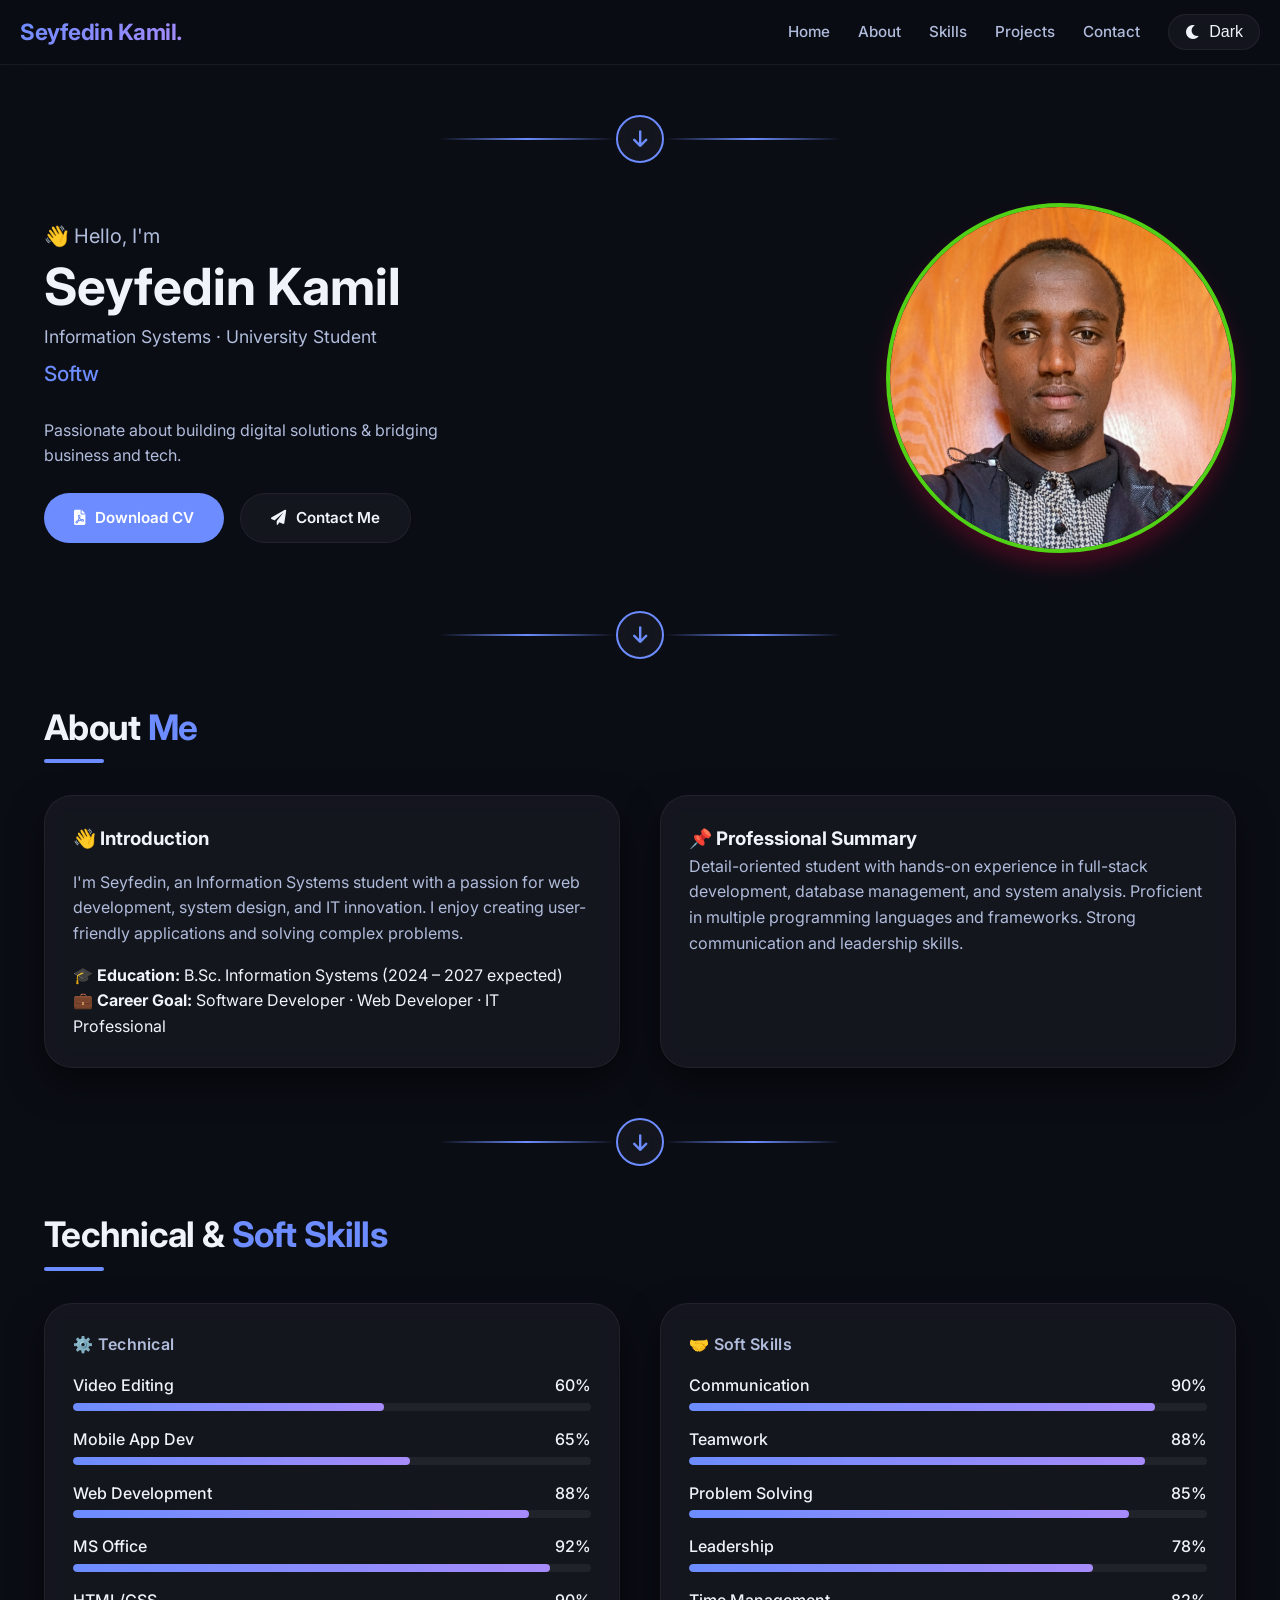
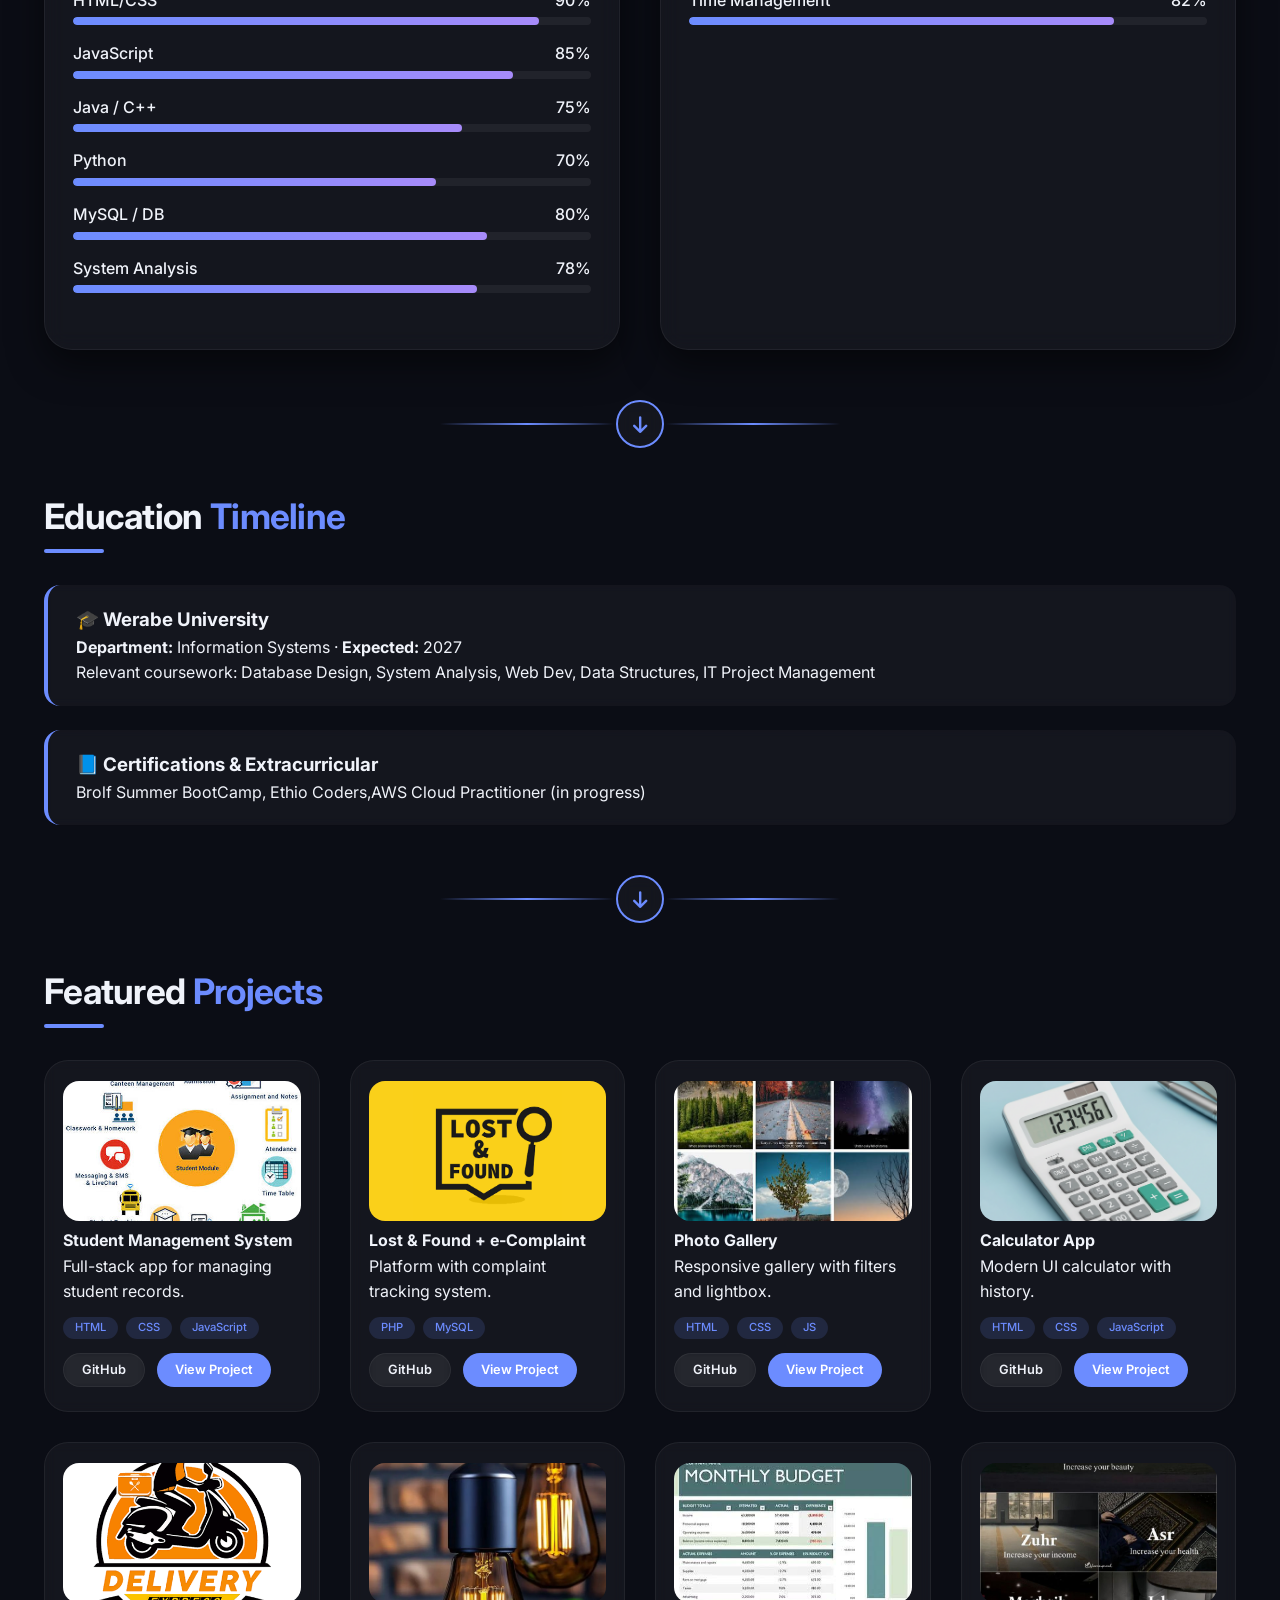
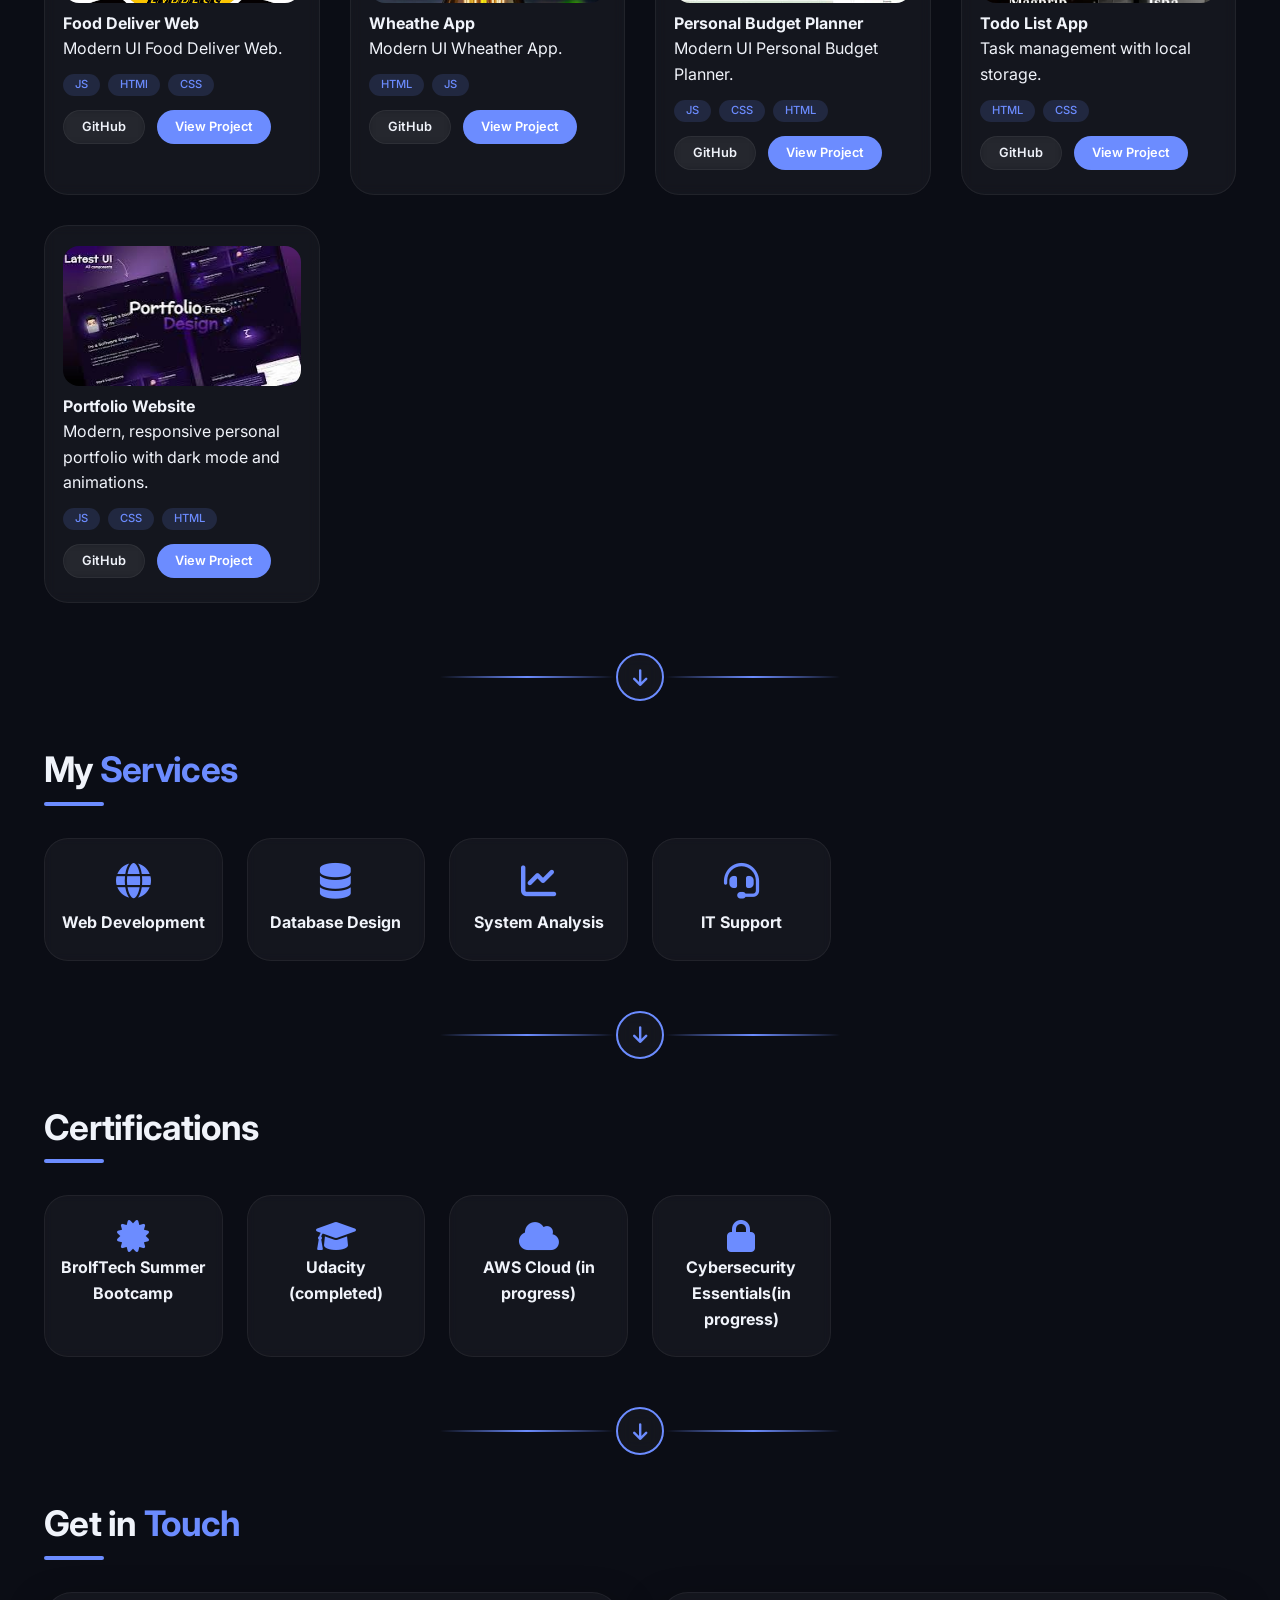
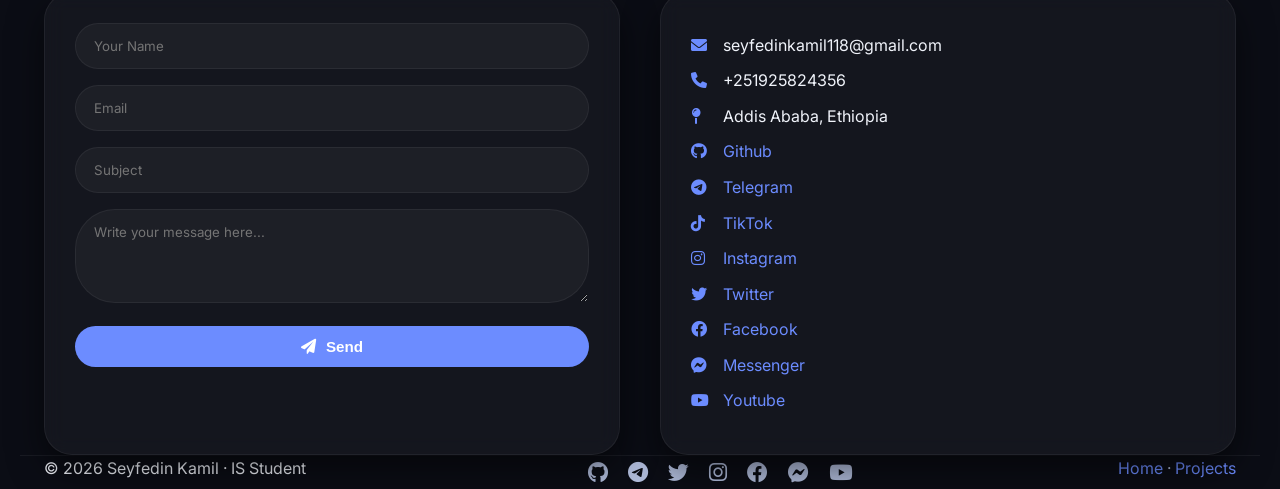
==== index.html @ 8167bae7 "MY PORTFOLIO" ====
<!DOCTYPE html>
<html lang="en">
<head>
    <meta charset="UTF-8">
    <meta name="viewport" content="width=device-width, initial-scale=1.0, maximum-scale=1.5">
    <title>Seyfedin Kamil · IS Student Portfolio</title>
    <!-- SEO friendly meta -->
    <meta name="description" content="Portfolio of Seyfedin Kamil, Information Systems student, aspiring Software & Web Developer.">
    <link rel="preconnect" href="https://fonts.googleapis.com">
    <link rel="preconnect" href="https://fonts.gstatic.com" crossorigin>
    <link href="https://fonts.googleapis.com/css2?family=Inter:opsz,wght@14..32,300..700&display=swap" rel="stylesheet">
    <!-- Font Awesome Icons -->
    <link rel="stylesheet" href="https://cdnjs.cloudflare.com/ajax/libs/font-awesome/6.0.0-beta3/css/all.min.css">
     <link rel="stylesheet" href="./style.css">
</head>
<body>

<nav>
    <div class="container nav-wrapper">
        <span class="logo"> Seyfedin Kamil.</span>
        <ul class="nav-links">
            <li><a href="#hero" class="active">Home</a></li>
            <li><a href="#about">About</a></li>
            <li><a href="#skills">Skills</a></li>
            <li><a href="#projects">Projects</a></li>
            <li><a href="#contact">Contact</a></li>
            <li><button class="dark-toggle" id="darkToggle"><i class="fas fa-moon"></i> Dark</button></li>
        </ul>
    </div>
</nav>

<!-- VISUAL DIVIDER BETWEEN HERO & ABOUT -->
<div class="section-divider">
    <div class="divider-line"></div>
    <div class="divider-icon">
        <i class="fas fa-arrow-down"></i>
    </div>
    <div class="divider-line"></div>
</div>

<!-- HERO -->
<section id="hero" class="container reveal">
    <div class="hero-grid">
        <div class="hero-content">
            <p class="subhead">👋 Hello, I'm</p>
            <h1>Seyfedin Kamil</h1>
            <p class="subhead" style="font-size:1.1rem;">Information Systems · University Student</p>
            <div class="typing" id="typingText"></div>
            <p style="color:var(--text-secondary); max-width:440px; margin: 16px 0;">Passionate about building digital solutions & bridging business and tech.</p>
            <div class="hero-buttons">
                <a href="./Seyfedin-Kamil-CV.pdf" class="btn btn-primary"><i class="fas fa-file-pdf"></i> Download CV</a>
                <a href="#contact" class="btn btn-outline"><i class="fas fa-paper-plane"></i> Contact Me</a>
            </div>
        </div>
        <div class="hero-image">
            <img src="port2.png" alt="Seyfedin Kamil profile" width="200" height="200">
        </div>
    </div>
</section>


<!-- VISUAL DIVIDER BETWEEN HERO & ABOUT -->
<div class="section-divider">
    <div class="divider-line"></div>
    <div class="divider-icon">
        <i class="fas fa-arrow-down"></i>
    </div>
    <div class="divider-line"></div>
</div>







<!-- ABOUT -->
<section id="about" class="container reveal">
    <h2 class="section-title">About <span>Me</span></h2>
    <div class="about-grid">
        <div class="glass" style="padding:28px;">
            <h3>👋 Introduction</h3>
            <p style="color:var(--text-secondary); margin:16px 0;">I'm Seyfedin, an Information Systems student with a passion for web development, system design, and IT innovation. I enjoy creating user-friendly applications and solving complex problems.</p>
            <p><strong>🎓 Education:</strong> B.Sc. Information Systems (2024 – 2027 expected)</p>
            <p><strong>💼 Career Goal:</strong> Software Developer · Web Developer · IT Professional</p>
        </div>
        <div class="glass" style="padding:28px;">
            <h3>📌 Professional Summary</h3>
            <p style="color:var(--text-secondary);">Detail-oriented student with hands-on experience in full-stack development, database management, and system analysis. Proficient in multiple programming languages and frameworks. Strong communication and leadership skills.</p>
        </div>
    </div>
</section>

   <!-- VISUAL DIVIDER BETWEEN HERO & ABOUT -->
<div class="section-divider">
    <div class="divider-line"></div>
    <div class="divider-icon">
        <i class="fas fa-arrow-down"></i>
    </div>
    <div class="divider-line"></div>
</div>




<!-- SKILLS -->
<section id="skills" class="container reveal">
    <h2 class="section-title">Technical &amp; <span>Soft Skills</span></h2>
    <div class="about-grid">
        <div class="glass" style="padding:28px;">
            <div class="skill-group"><h4>⚙️ Technical</h4>
                <div class="skill-item"><span>Video Editing <span>60%</span></span><div class="progress-bar"><div class="progress-fill" data-width="60"></div></div></div>
                <div class="skill-item"><span>Mobile App Dev <span>65%</span></span><div class="progress-bar"><div class="progress-fill" data-width="65"></div></div></div>
                <div class="skill-item"><span>Web Development <span>88%</span></span><div class="progress-bar"><div class="progress-fill" data-width="88"></div></div></div>
                <div class="skill-item"><span>MS Office <span>92%</span></span><div class="progress-bar"><div class="progress-fill" data-width="92"></div></div></div>
                <div class="skill-item"><span>HTML/CSS <span>90%</span></span><div class="progress-bar"><div class="progress-fill" data-width="90"></div></div></div>
                <div class="skill-item"><span>JavaScript <span>85%</span></span><div class="progress-bar"><div class="progress-fill" data-width="85"></div></div></div>
                <div class="skill-item"><span>Java / C++ <span>75%</span></span><div class="progress-bar"><div class="progress-fill" data-width="75"></div></div></div>
                <div class="skill-item"><span>Python <span>70%</span></span><div class="progress-bar"><div class="progress-fill" data-width="70"></div></div></div>
                <div class="skill-item"><span>MySQL / DB <span>80%</span></span><div class="progress-bar"><div class="progress-fill" data-width="80"></div></div></div>
                <div class="skill-item"><span>System Analysis <span>78%</span></span><div class="progress-bar"><div class="progress-fill" data-width="78"></div></div></div>
                
            </div>
        </div>
        <div class="glass" style="padding:28px;">
            <div class="skill-group"><h4>🤝 Soft Skills</h4>
                <div class="skill-item"><span>Communication <span>90%</span></span><div class="progress-bar"><div class="progress-fill" data-width="90"></div></div></div>
                <div class="skill-item"><span>Teamwork <span>88%</span></span><div class="progress-bar"><div class="progress-fill" data-width="88"></div></div></div>
                <div class="skill-item"><span>Problem Solving <span>85%</span></span><div class="progress-bar"><div class="progress-fill" data-width="85"></div></div></div>
                <div class="skill-item"><span>Leadership <span>78%</span></span><div class="progress-bar"><div class="progress-fill" data-width="78"></div></div></div>
                <div class="skill-item"><span>Time Management <span>82%</span></span><div class="progress-bar"><div class="progress-fill" data-width="82"></div></div></div>
            </div>
        </div>
    </div>
</section>

    <!-- VISUAL DIVIDER BETWEEN HERO & ABOUT -->
<div class="section-divider">
    <div class="divider-line"></div>
    <div class="divider-icon">
        <i class="fas fa-arrow-down"></i>
    </div>
    <div class="divider-line"></div>
</div>






<!-- EDUCATION -->
<section id="education" class="container reveal">
    <h2 class="section-title">Education <span>Timeline</span></h2>
    <div class="timeline">
        <div class="timeline-item"><h3>🎓 Werabe University</h3><p><strong>Department:</strong> Information Systems · <strong>Expected:</strong> 2027</p><p>Relevant coursework: Database Design, System Analysis, Web Dev, Data Structures, IT Project Management</p></div>
        <div class="timeline-item"><h3>📘 Certifications &amp; Extracurricular</h3><p>Brolf Summer BootCamp, Ethio Coders,AWS Cloud Practitioner (in progress)</p></div>
    </div>
</section>



   <!-- VISUAL DIVIDER BETWEEN HERO & ABOUT -->
<div class="section-divider">
    <div class="divider-line"></div>
    <div class="divider-icon">
        <i class="fas fa-arrow-down"></i>
    </div>
    <div class="divider-line"></div>
</div>

<!-- PROJECTS -->
<section id="projects" class="container reveal">
    <h2 class="section-title">Featured <span>Projects</span></h2>
    <div class="project-grid">
         <div class="project-card">
            <img src="./studentmgmt" 
                 alt="Student Management System">
            <h4>Student Management System</h4>
            <p>Full-stack app for managing student records.</p>
            <div class="project-tags">
                <span>HTML</span>
                <span>CSS</span>
                <span>JavaScript</span>
            </div>
            <div class="card-actions">
                <a href="https://github.com/seyfedinkamil-sky" class="btn btn-outline" >GitHub</a>
                <a href="./student.html" class="btn btn-primary"> View Project</a>
            </div>
        </div>
        
        
        
        
    <div class="project-card">
            <img src="./lostandfound"
                 alt="Lost and Found System">
            <h4>Lost &amp; Found + e-Complaint</h4>
            <p>Platform with complaint tracking system.</p>
            <div class="project-tags">
                <span>PHP</span>
                <span>MySQL</span>
            </div>
            <div class="card-actions">
                <a href="https://github.com/seyfedinkamil-sky" class="btn btn-outline">GitHub</a>
                <a href="#" class="btn btn-primary"> View Project</a>
            </div>
        </div>
        
    
    
    
    
    <div class="project-card">
            <img src="./gallary.jpeg"                 alt="Photo Gallery">
            <h4>Photo Gallery</h4>
            <p>Responsive gallery with filters and lightbox.</p>
            <div class="project-tags">
                <span>HTML</span>
                <span>CSS</span>
                <span>JS</span>
            </div>
            <div class="card-actions">
                <a href="https://github.com/seyfedinkamil-sky" class="btn btn-outline">GitHub</a>
                <a href="./simpleGallery/gallery2.html" class="btn btn-primary"> View Project</a>
            </div>
        </div>
        
    
    
    
    
    <div class="project-card">
            <img src="./calculater.png" 
                 alt="Calculator App">
            <h4>Calculator App</h4>
            <p>Modern UI calculator with history.</p>
            <div class="project-tags">
                <span>HTML</span>
                <span>CSS</span>
                <span>JavaScript</span>
            </div>
            <div class="card-actions">
                <a href="https://github.com/seyfedinkamil-sky" class="btn btn-outline">GitHub</a>
                <a href="./Calculater1.html" class="btn btn-primary"> View Project</a>
            </div>
        </div>



        <div class="project-card"><img src="./delivery.png"
              alt="project"><h4>Food Deliver Web</h4>
            <p>Modern UI Food Deliver Web.</p><div class="project-tags"><span>JS</span> <span>HTMl</span><span>CSS</span></div><div class="card-actions">
                <a href="https://github.com/seyfedinkamil-sky/portfolio" class="btn btn
                -outline">GitHub</a>
            <a href="./fooddelivery.html" class="btn btn-primary"> View Project</a></div></div>
        
        
        
        
                <div class="project-card"><img src="./wheather.jpg"
              alt="project"><h4>Wheathe App</h4>
            <p>Modern UI Wheather App.</p><div class="project-tags"><span>HTML</span><span>JS</span></div><div class="card-actions">
                <a href="https://github.com/seyfedinkamil-sky" class="btn btn-outline">GitHub</a>
            <a href="./wheatherpro.html" class="btn btn-primary"> View Project</a></div></div>
        
        
                <div class="project-card"><img src="./pbp.jpeg"
              alt="project"><h4>Personal Budget Planner</h4>
            <p>Modern UI Personal Budget Planner.</p><div class="project-tags"><span>JS</span> <span>CSS</span> <span>HTML</span></div><div class="card-actions">
                <a href="https://github.com/seyfedinkamil-sky" class="btn btn-outline">GitHub</a>
                <a href="./personal budegt plan.html" class="btn btn-primary"> View Project</a></div></div>
            
            
            
                <div class="project-card">
            <img src="./todolist.jpg" 
                 alt="Todo List App">
            <h4>Todo List App</h4>
            <p>Task management with local storage.</p>
            <div class="project-tags">
                <span>HTML</span>
                <span>CSS</span>
            </div>
            <div class="card-actions">
                <a href="https://github.com/seyfedinkamil-sky" class="btn btn-outline">GitHub</a>
                <a href="./todolist.html" class="btn btn-primary"> View Project</a>
            </div>
        </div>
        <div class="project-card">
            <img src="./portfoimage.jpeg" alt="project"><h4>Portfolio Website</h4>
            <p>Modern, responsive personal portfolio with dark mode and animations.</p><div class="project-tags"><span>JS</span> <span>CSS</span> <span>HTML</span></div><div class="card-actions">
                <a href="https://github.com/seyfedinkamil-sky" class="btn btn-outline">GitHub</a>
            <a href="./portfolio/firstportfolio.html" class="btn btn-primary"> View Project</a></div></div>
                
           </div>
           
           </div>
</section>

<!-- VISUAL DIVIDER BETWEEN HERO & ABOUT -->
<div class="section-divider">
    <div class="divider-line"></div>
    <div class="divider-icon">
        <i class="fas fa-arrow-down"></i>
    </div>
    <div class="divider-line"></div>
</div>





<!-- SERVICES -->
<section id="services" class="container reveal">
    <h2 class="section-title">My <span>Services</span></h2>
    <div class="services-grid">
        <div class="service-item"><i class="fas fa-globe"></i><h4>Web Development</h4></div>
        <div class="service-item"><i class="fas fa-database"></i><h4>Database Design</h4></div>
        <div class="service-item"><i class="fas fa-chart-line"></i><h4>System Analysis</h4></div>
        <div class="service-item"><i class="fas fa-headset"></i><h4>IT Support</h4></div>
    </div>
</section>

<!-- VISUAL DIVIDER BETWEEN HERO & ABOUT -->
<div class="section-divider">
    <div class="divider-line"></div>
    <div class="divider-icon">
        <i class="fas fa-arrow-down"></i>
    </div>
    <div class="divider-line"></div>
</div>




<!-- CERTIFICATIONS -->
<section id="certifications" class="container reveal">
    <h2 class="section-title">Certifications</h2>
    <div class="certs-grid">
        <div class="cert-item"><i class="fas fa-certificate" style="color:var(--accent); font-size:2rem;"></i><h4>BrolfTech Summer Bootcamp</h4></div>
        <div class="cert-item"><i class="fas fa-graduation-cap" style="color:var(--accent); font-size:2rem;"></i><h4>Udacity (completed)</h4></div>
        <div class="cert-item"><i class="fas fa-cloud" style="color:var(--accent); font-size:2rem;"></i><h4>AWS Cloud (in progress)</h4></div>
        <div class="cert-item"><i class="fas fa-lock" style="color:var(--accent); font-size:2rem;"></i><h4>Cybersecurity Essentials(in progress)</h4></div>
    </div>
</section>

<!-- VISUAL DIVIDER BETWEEN HERO & ABOUT -->
<div class="section-divider">
    <div class="divider-line"></div>
    <div class="divider-icon">
        <i class="fas fa-arrow-down"></i>
    </div>
    <div class="divider-line"></div>
</div>





<!-- CONTACT -->
<section id="contact" class="container reveal">
    <h2 class="section-title">Get in <span>Touch</span></h2>
    <div class="contact-grid">
        <form class="contact-form glass" style="padding:30px;" id="contactForm">
            <input type="text" placeholder="Your Name" required>
            <input type="email" placeholder="Email" required>
            <input type="text" placeholder="Subject">
            <textarea rows="4" placeholder="Write your message here..." required></textarea>
            <button type="submit" class="btn btn-primary" style="width:100%; justify-content:center;"><i class="fas fa-paper-plane"></i> Send</button>
        </form>
        <div class="contact-info glass" style="padding:30px;">
            <p><i class="fas fa-envelope"></i> seyfedinkamil118@gmail.com</p>
            <p><i class="fas fa-phone"></i> +251925824356</p>
            <p><i class="fas fa-map-pin"></i> Addis Ababa, Ethiopia</p>
            <p><i class="fab fa-github"></i> <a href="https://github.com/seyfedinkamil-sky" target="_blank">Github</a></p>
             <p><i class="fab fa-telegram"></i> <a href="https://t.me/SKY_1443" target="_blank">Telegram</a></p>
              <p><i class="fab fa-tiktok"></i> <a href="https://www.tiktok.com/@seyfedin_kamil?_r=1&_t=ZS-97XfZnKGqcT" target="_blank">TikTok</a></p>
              <p><i class="fab fa-instagram"></i> <a href="https://www.instagram.com/seyfedin.kamil?igsh=MTMwcmowYnhoZTJ6YQ==" target="_blank">Instagram</a></p>
              <p><i class="fab fa-twitter"></i> <a href="https://x.com/seyfe956" target="_blank">Twitter</a></p>
              <p><i class="fab fa-facebook"></i> <a href="https://web.facebook.com/me/" target="_blank">Facebook</a></p>
              <p><i class="fab fa-facebook-messenger"></i> <a href="https://m.me/seyfedin.kamil" target="_blank">Messenger</a></p>
              <p><i class="fab fa-youtube"></i> <a href="https://www.youtube.com/@Seyfedin-Kamil" target="_blank">Youtube</a></p>
        </div>
    </div>
</section>

<!-- FOOTER -->
<footer class="container">
    <span>© 2026 Seyfedin Kamil · IS Student</span>
    <div class="social-icons">
        <a href="https://github.com/seyfedinkamil-sky" target="_blank"><i class="fab fa-github"></i></a>
        <a href="https://t.me/SKY_1443" target="_blank"><i class="fab fa-telegram"></i></a>
        <a href="https://x.com/seyfe956" target="_blank"><i class="fab fa-twitter"></i></a>
        <a href="https://www.instagram.com/seyfedin.kamil?igsh=MTMwcmowYnhoZTJ6YQ==" target="_blank"><i class="fab fa-instagram"></i></a>
        <a href="https://web.facebook.com/me/" target="_blank"><i class="fab fa-facebook"></i></a>
        <a href="https://m.me/seyfedin.kamil" target="_blank"><i class="fab fa-facebook-messenger"></i></a>
        <a href="https://www.youtube.com/@Seyfedin-Kamil" target="_blank"><i class="fab fa-youtube"></i></a>
    </div>
    <span style="color:var(--text-secondary);"><a href="#hero">Home</a> · <a href="#projects">Projects</a></span>
</footer>

<button class="back-top" id="backTop"><i class="fas fa-arrow-up"></i></button>

<script>
    (function() {
        // ----- DARK MODE TOGGLE (only dark / darker) -----
        const toggle = document.getElementById('darkToggle');
        const body = document.body;
        toggle.addEventListener('click', () => {
            body.classList.toggle('light-mode');
            const icon = toggle.querySelector('i');
            if (body.classList.contains('light-mode')) {
                icon.className = 'fas fa-sun';
                toggle.innerHTML = '<i class="fas fa-sun"></i> Light';
            } else {
                icon.className = 'fas fa-moon';
                toggle.innerHTML = '<i class="fas fa-moon"></i> Dark';
            }
        });

        // ----- TYPING ANIMATION -----
        const phrases = ['Software Developer', 'Web Developer', 'IT Professional'];
        let idx = 0, charIdx = 0, isDeleting = false;
        const el = document.getElementById('typingText');
        function type() {
            const current = phrases[idx];
            if (isDeleting) {
                el.textContent = current.substring(0, charIdx--);
                if (charIdx < 0) { isDeleting = false; idx = (idx+1)%phrases.length; setTimeout(type, 500); return; }
                setTimeout(type, 40);
            } else {
                el.textContent = current.substring(0, charIdx++);
                if (charIdx > current.length) { isDeleting = true; setTimeout(type, 1200); return; }
                setTimeout(type, 80);
            }
        }
        type();

        // ----- SCROLL REVEAL -----
        const reveals = document.querySelectorAll('.reveal');
        const revealObserver = new IntersectionObserver((entries) => {
            entries.forEach(entry => { if (entry.isIntersecting) entry.target.classList.add('active'); });
        }, { threshold: 0.2 });
        reveals.forEach(r => revealObserver.observe(r));

        // ----- ANIMATED SKILL BARS (on scroll) -----
        const fillBars = document.querySelectorAll('.progress-fill');
        const barObserver = new IntersectionObserver((entries) => {
            entries.forEach(entry => {
                if (entry.isIntersecting) {
                    const bar = entry.target;
                    const width = bar.getAttribute('data-width');
                    if (width) bar.style.width = width + '%';
                }
            });
        }, { threshold: 0.4 });
        fillBars.forEach(bar => barObserver.observe(bar));

        // ----- BACK TO TOP -----
        const backBtn = document.getElementById('backTop');
        window.addEventListener('scroll', () => {
            if (window.scrollY > 400) backBtn.classList.add('visible');
            else backBtn.classList.remove('visible');
        });
        backBtn.addEventListener('click', () => window.scrollTo({ top: 0, behavior: 'smooth' }));

        // ----- NAV ACTIVE LINK -----
        const sections = document.querySelectorAll('section[id]');
        window.addEventListener('scroll', () => {
            let current = '';
            sections.forEach(s => {
                const top = s.offsetTop - 120;
                if (window.scrollY >= top) current = s.getAttribute('id');
            });
            document.querySelectorAll('.nav-links a').forEach(a => {
                a.classList.remove('active');
                if (a.getAttribute('href') === '#' + current) a.classList.add('active');
            });
        });

        // ----- FORM VALIDATION (basic) -----
        document.getElementById('contactForm').addEventListener('submit', (e) => {
            e.preventDefault();
            const inputs = e.target.querySelectorAll('input, textarea');
            let valid = true;
            inputs.forEach(inp => {
                if (inp.hasAttribute('required') && !inp.value.trim()) { valid = false; inp.style.border = '2px solid #ff6b6b'; }
                else { inp.style.border = '1px solid var(--glass-border)'; }
            });
            if (valid) alert('✅ Message sent (demo)');
        });

        // ----- SMOOTH SCROLL for nav links (prevent default) -----
        document.querySelectorAll('.nav-links a[href^="#"]').forEach(a => {
            a.addEventListener('click', (e) => {
                const target = document.querySelector(a.getAttribute('href'));
                if (target) { e.preventDefault(); target.scrollIntoView({ behavior: 'smooth' }); }
            });
        });

        // init progress width if already visible
        setTimeout(() => {
            fillBars.forEach(bar => {
                const rect = bar.getBoundingClientRect();
                if (rect.top < window.innerHeight) {
                    const w = bar.getAttribute('data-width');
                    if (w) bar.style.width = w + '%';
                }
            });
        }, 300);
    })();
</script>
</body>
</html>
---- style.css ----
/* ----- CSS Variables (dark mode default) ----- */
        * {
            margin: 0;
            padding: 0;
            box-sizing: border-box;
        }
        :root {
            --bg-primary: #0b0d15;
            --bg-secondary: #131725;
            --bg-card: rgba(255, 255, 255, 0.04);
            --text-primary: #f0f3fa;
            --text-secondary: #b0bcdb;
            --accent: #6c8cff;
            --accent-hover: #8aa4ff;
            --glass-border: rgba(255, 255, 255, 0.06);
            --shadow: 0 15px 35px rgba(0,0,0,0.5);
            --transition: 0.25s ease;
            --radius: 28px;
            --font: 'Inter', sans-serif;
        }
        /* light mode variables (hidden by default, toggled via JS) */
        body.light-mode {
            --bg-primary: #f3f7fe;
            --bg-secondary: #e8edf9;
            --bg-card: rgba(255, 255, 255, 0.6);
            --text-primary: #141c2e;
            --text-secondary: #2a3650;
            --glass-border: rgba(0, 0, 0, 0.06);
            --shadow: 0 15px 35px rgba(0,0,0,0.08);
        }
        html { scroll-behavior: smooth; }
        body {
            font-family: var(--font);
            background: var(--bg-primary);
            color: var(--text-primary);
            transition: background 0.3s, color 0.2s;
            line-height: 1.6;
        }
        a { color: var(--accent); text-decoration: none; }
        .container {
            max-width: 1240px;
            margin: 0 auto;
            padding: 0 24px;
        }
        /* ----- glassmorphism card base ----- */
        .glass {
            background: var(--bg-card);
            backdrop-filter: blur(10px);
            -webkit-backdrop-filter: blur(10px);
            border: 1px solid var(--glass-border);
            border-radius: var(--radius);
            box-shadow: var(--shadow);
        }
        /* ----- sticky nav ----- */
        nav {
            position: sticky;
            top: 0;
            z-index: 999;
            background: rgba(11, 13, 21, 0.75);
            backdrop-filter: blur(14px);
            -webkit-backdrop-filter: blur(14px);
            border-bottom: 1px solid var(--glass-border);
            transition: background 0.25s;
        }
        body.light-mode nav {
            background: rgba(243, 247, 254, 0.8);
        }
        .nav-wrapper {
            display: flex;
            align-items: center;
            justify-content: space-between;
            padding: 14px 0;
            flex-wrap: wrap;
        }
        .logo {
            font-weight: 700;
            font-size: 1.4rem;
            letter-spacing: -0.5px;
            background: linear-gradient(135deg, var(--accent), #a78bfa);
            -webkit-background-clip: text;
            -webkit-text-fill-color: transparent;
            background-clip: text;
        }
        .nav-links {
            display: flex;
            gap: 28px;
            align-items: center;
            flex-wrap: wrap;
            list-style: none;
            
        }
        .nav-links a {
            color: var(--text-secondary);
            font-weight: 500;
            font-size: 0.95rem;
            transition: color 0.2s;
            position: relative;
            
        }
        .nav-links a:hover,
        .nav-links a.active {
            color: var(--text-primary);
        }
        .nav-links a::after {
            content: '';
            position: absolute;
            bottom: -4px;
            left: 0;
            width: 0;
            height: 2px;
            background: var(--accent);
            transition: 0.2s;
        }
        .nav-links a:hover::after,
        .nav-links a.active::after { width: 100%; }
        .dark-toggle {
            background: transparent;
            border: 1px solid var(--glass-border);
            border-radius: 40px;
            padding: 8px 16px;
            color: var(--text-primary);
            font-size: 1rem;
            cursor: pointer;
            display: flex;
            align-items: center;
            gap: 8px;
            transition: 0.2s;
            background: var(--bg-card);
        }
        .dark-toggle:hover { background: var(--accent); color: #fff; }
        /* ----- sections common ----- */
        section {
            padding: 70px 0 60px;
        }
        .section-title {
            font-size: 2.2rem;
            font-weight: 700;
            margin-bottom: 40px;
            letter-spacing: -0.02em;
            position: relative;
            display: inline-block;
        }
        .section-title span { color: var(--accent); }
        .section-title::after {
            content: '';
            position: absolute;
            bottom: -8px;
            left: 0;
            width: 60px;
            height: 4px;
            background: var(--accent);
            border-radius: 8px;
        }
        /* ----- hero ----- */
        .hero-grid {
            display: flex;
            align-items: center;
            gap: 50px;
            flex-wrap: wrap;
        }
        .hero-content { flex: 1 1 380px; }
        .hero-image {
            flex: 0 0 200px;
            text-align: center;
        }
        .hero-image img {
            width: 350px;
            height: 350px;
            object-fit: cover;
            border-radius: 50%;
            border: 4px solid rgb(81, 209, 21);
            box-shadow: 0 13px 20px rgba(228, 6, 61, 0.25);
            background: var(--bg-secondary);
        }
        .hero-content h1 {
            font-size: 3.2rem;
            font-weight: 700;
            line-height: 1.1;
            margin-bottom: 8px;
        }
        .hero-content .subhead {
            font-size: 1.25rem;
            color: var(--text-secondary);
            margin-bottom: 6px;
        }
        .hero-content .typing {
            font-size: 1.3rem;
            color: var(--accent);
            font-weight: 500;
            min-height: 2.8rem;
        }
        .hero-buttons {
            display: flex;
            flex-wrap: wrap;
            gap: 16px;
            margin-top: 24px;
        }
        .btn {
            display: inline-flex;
            align-items: center;
            gap: 10px;
            padding: 12px 30px;
            border-radius: 60px;
            font-weight: 600;
            border: none;
            background: var(--bg-card);
            color: var(--text-primary);
            border: 1px solid var(--glass-border);
            cursor: pointer;
            transition: 0.2s;
            font-size: 0.95rem;
            backdrop-filter: blur(4px);
        }
        .btn-primary {
            background: var(--accent);
            color: #fff;
            border: none;
        }
        .btn-primary:hover {
            background: var(--accent-hover);
            transform: scale(1.02);
            box-shadow: 0 8px 20px rgba(108, 140, 255, 0.3);
        }
        .btn-outline:hover {
            background: var(--accent);
            color: #fff;
            border-color: var(--accent);
        }
        /* ----- about / skills etc ----- */
        .about-grid {
            display: grid;
            grid-template-columns: 1fr 1fr;
            gap: 40px;
        }
        @media (max-width: 700px) { .about-grid { grid-template-columns: 1fr; } }
        .skill-group {
            margin-bottom: 28px;
        }
        .skill-group h4 {
            font-weight: 600;
            margin-bottom: 16px;
            color: var(--text-secondary);
            letter-spacing: 0.3px;
        }
        .skill-item {
            display: flex;
            flex-direction: column;
            gap: 4px;
            margin-bottom: 16px;
        }
        .skill-item span {
            display: flex;
            justify-content: space-between;
            font-weight: 500;
        }
        .progress-bar {
            width: 100%;
            height: 8px;
            background: rgba(255,255,255,0.06);
            border-radius: 20px;
            overflow: hidden;
        }
        .progress-fill {
            height: 100%;
            background: linear-gradient(90deg, var(--accent), #a78bfa);
            width: 0%;
            border-radius: 20px;
            transition: width 1.2s ease;
        }
        /* education timeline */
        .timeline {
            display: flex;
            flex-direction: column;
            gap: 24px;
        }
        .timeline-item {
            padding: 20px 28px;
            border-left: 4px solid var(--accent);
            background: var(--bg-card);
            backdrop-filter: blur(4px);
            border-radius: 16px;
        }
        /* project cards */
        .project-grid {
            display: grid;
            grid-template-columns: repeat(auto-fill, minmax(270px, 1fr));
            gap: 30px;
        }
        .project-card {
            background: var(--bg-card);
            backdrop-filter: blur(6px);
            border: 1px solid var(--glass-border);
            border-radius: 24px;
            padding: 20px 18px 24px;
            transition: 0.2s;
        }
        .project-card:hover {
            transform: translateY(-6px);
            border-color: var(--accent);
        }
        .project-card img {
            width: 100%;
            height: 140px;
            object-fit: cover;
            border-radius: 16px;
            background: var(--bg-secondary);
        }
        .project-tags {
            display: flex;
            flex-wrap: wrap;
            gap: 8px;
            margin: 12px 0;
        }
        .project-tags span {
            background: rgba(108, 140, 255, 0.15);
            padding: 2px 12px;
            border-radius: 40px;
            font-size: 0.7rem;
            font-weight: 500;
            color: var(--accent);
        }
        .card-actions {
            display: flex;
            gap: 12px;
            margin-top: 14px;
        }
        .card-actions .btn { padding: 6px 18px; font-size: 0.8rem; }
        /* services & certs */
        .services-grid, .certs-grid {
            display: grid;
            grid-template-columns: repeat(auto-fill, minmax(170px, 1fr));
            gap: 24px;
        }
        .service-item, .cert-item {
            background: var(--bg-card);
            backdrop-filter: blur(4px);
            border: 1px solid var(--glass-border);
            border-radius: 24px;
            padding: 24px 16px;
            text-align: center;
            transition: 0.2s;
        }
        .service-item i { font-size: 2.2rem; color: var(--accent); margin-bottom: 12px; }
        .service-item:hover, .cert-item:hover { border-color: var(--accent); transform: scale(1.02); }
        /* contact */
        .contact-grid {
            display: grid;
            grid-template-columns: 1fr 1fr;
            gap: 40px;
        }
        @media (max-width: 700px) { .contact-grid { grid-template-columns: 1fr; } }
        .contact-form input, .contact-form textarea {
            width: 100%;
            padding: 14px 18px;
            margin-bottom: 16px;
            border-radius: 40px;
            border: 1px solid var(--glass-border);
            background: var(--bg-card);
            color: var(--text-primary);
            font-family: var(--font);
            transition: 0.2s;
        }
        .contact-form input:focus, .contact-form textarea:focus {
            outline: 2px solid var(--accent);
            border-color: transparent;
        }
        .contact-info i { width: 28px; color: var(--accent); }
        .contact-info p { margin: 10px 0; }
        /* footer */
        footer {
            padding: 30px 0 20px;
            border-top: 1px solid var(--glass-border);
            display: flex;
            flex-wrap: wrap;
            justify-content: space-between;
            gap: 20px;
        }
        .social-icons a {
            margin-left: 16px;
            color: var(--text-secondary);
            font-size: 1.3rem;
            transition: 0.2s;
        }
        .social-icons a:hover { color: var(--accent); }
        .back-top {
            position: fixed;
            bottom: 30px;
            right: 30px;
            background: var(--accent);
            color: white;
            width: 48px;
            height: 48px;
            border-radius: 60px;
            border: none;
            font-size: 1.4rem;
            cursor: pointer;
            opacity: 0;
            transition: 0.3s;
            box-shadow: 0 8px 20px rgba(108, 140, 255, 0.3);
        }
        .back-top.visible { opacity: 1; }
        /* reveal animation (JS) */
        .reveal {
            opacity: 0;
            transform: translateY(35px);
            transition: opacity 0.8s ease, transform 0.8s ease;
        }
        .reveal.active {
            opacity: 1;
            transform: translateY(0);
        }
        /* mobile */
        @media (max-width: 640px) {
            .hero-grid { flex-direction: column-reverse; text-align: center; }
            .nav-links { gap: 12px; font-size: 0.8rem; }
            .section-title { font-size: 1.8rem; }
        }



        /* SECTION DIVIDER */
.section-divider {
    display: flex;
    align-items: center;
    justify-content: center;
    gap: 2px;
    padding: 50px 0 40px;
    max-width: 400px;
    margin: 0 auto;
}

.divider-line {
    flex: 1;
    height: 2px;
    background: linear-gradient(95deg, transparent, var(--accent), transparent);
    border-radius: 4px;
}

.divider-icon {
    width: 48px;
    height: 48px;
    border-radius: 50%;
    background: var(--bg-card);
    border: 2px solid var(--accent);
    display: flex;
    align-items: center;
    justify-content: center;
    color: var(--accent);
    font-size: 1.2rem;
    transition: 0.3s;
    backdrop-filter: blur(8px);
}

.divider-icon:hover {
    transform: translateY(4px);
    background: var(--accent);
    color: #fff;
}
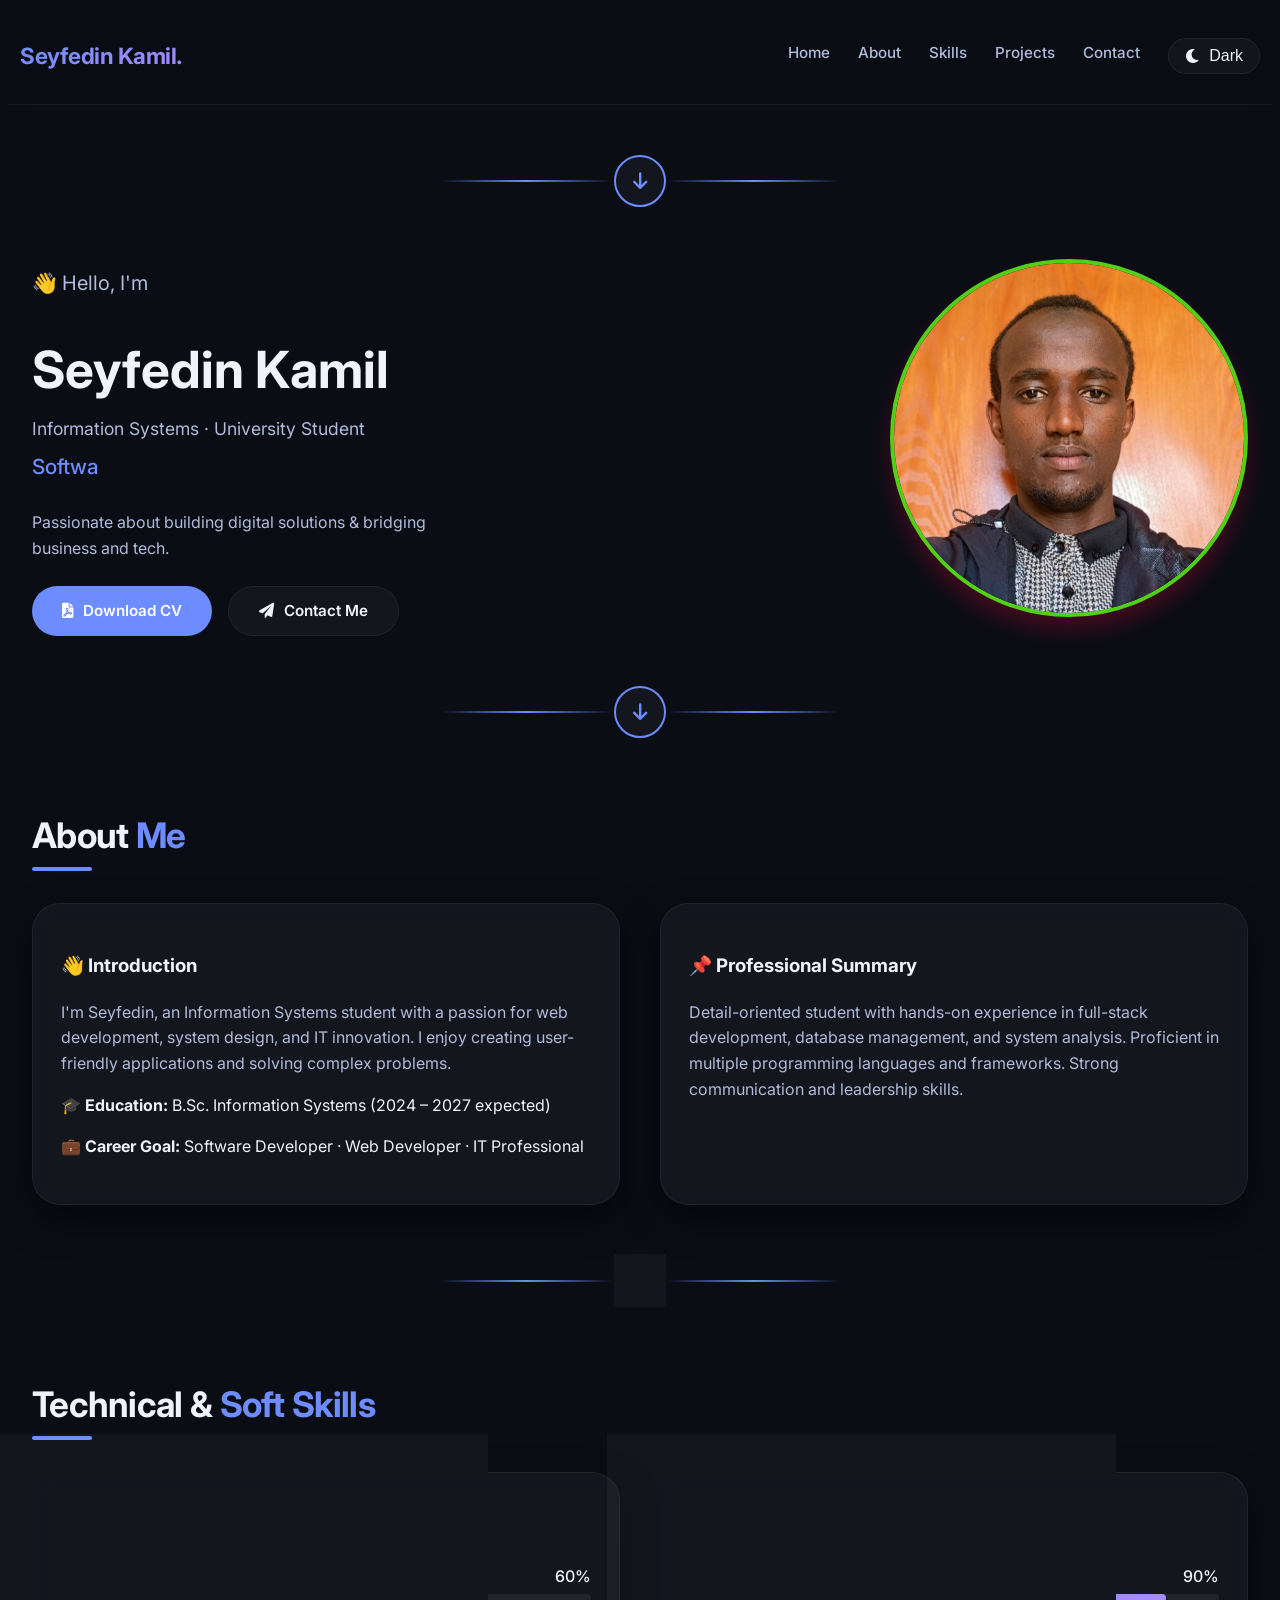
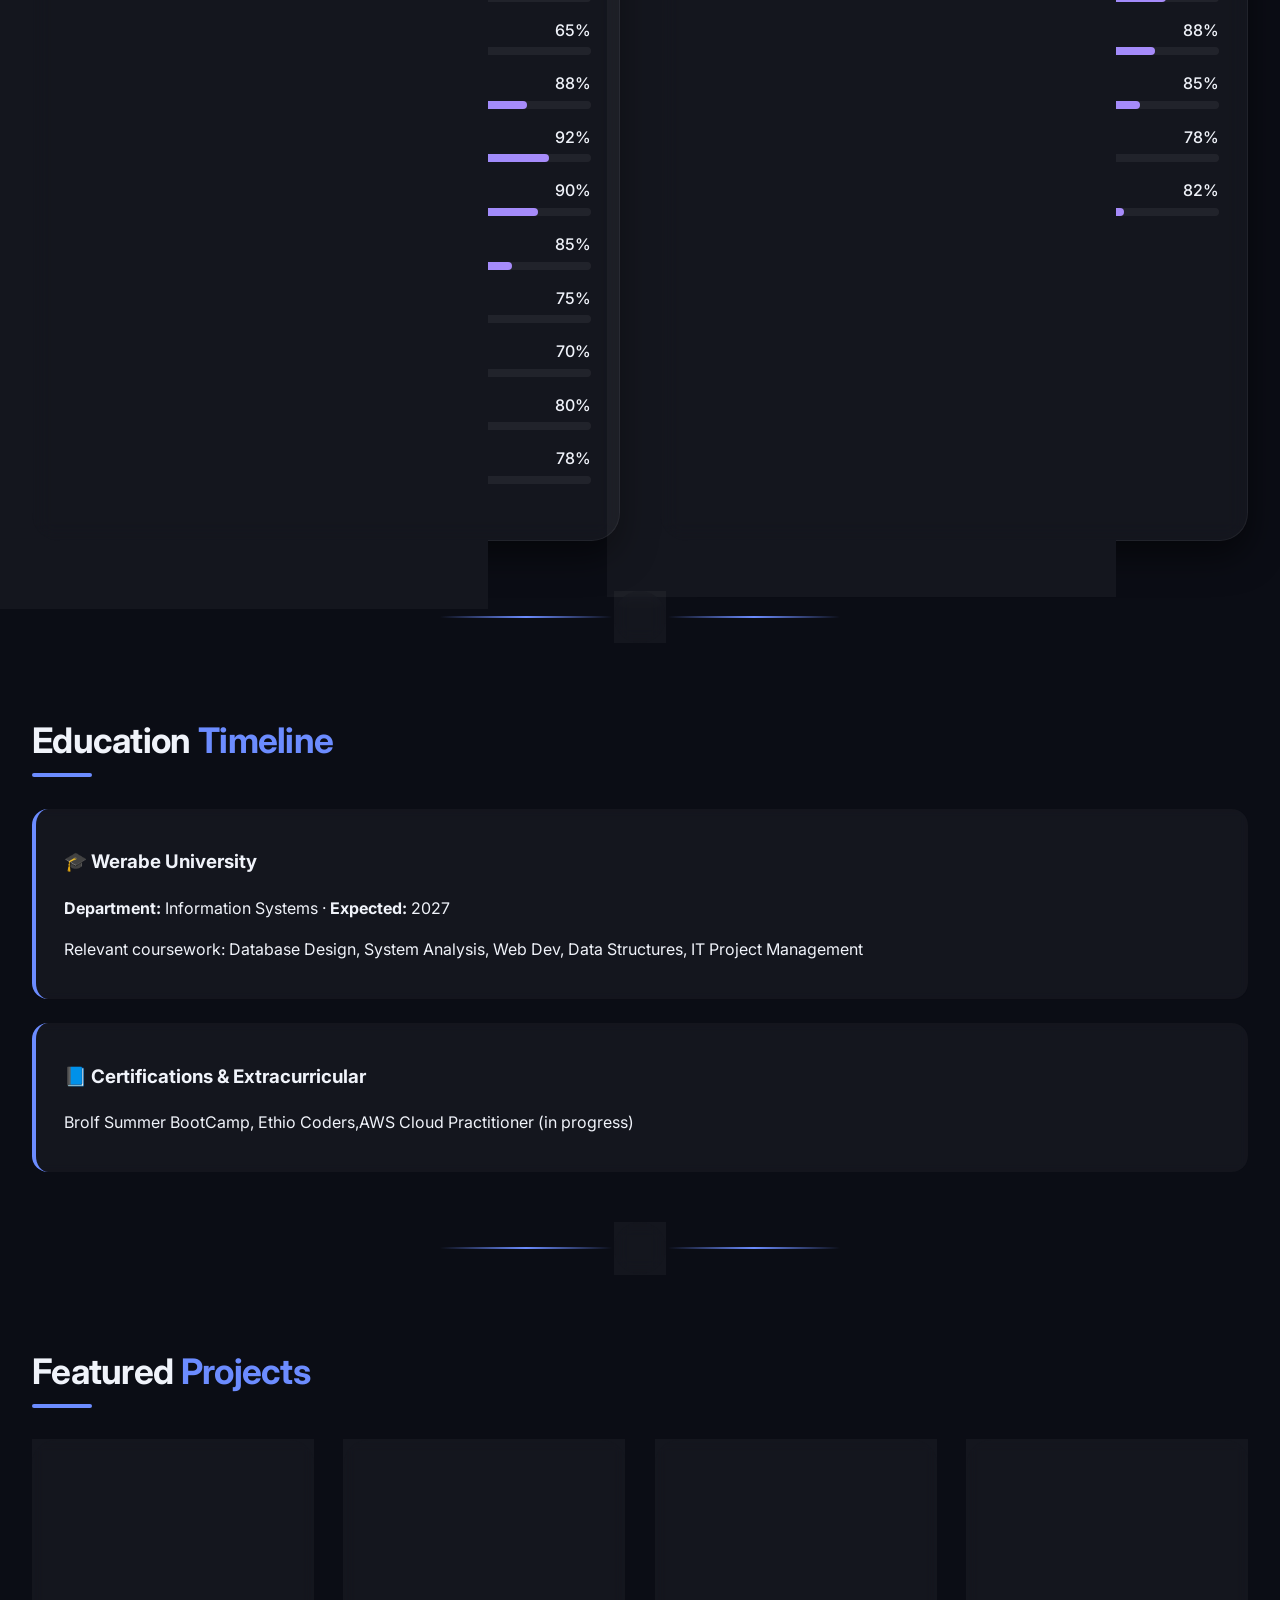
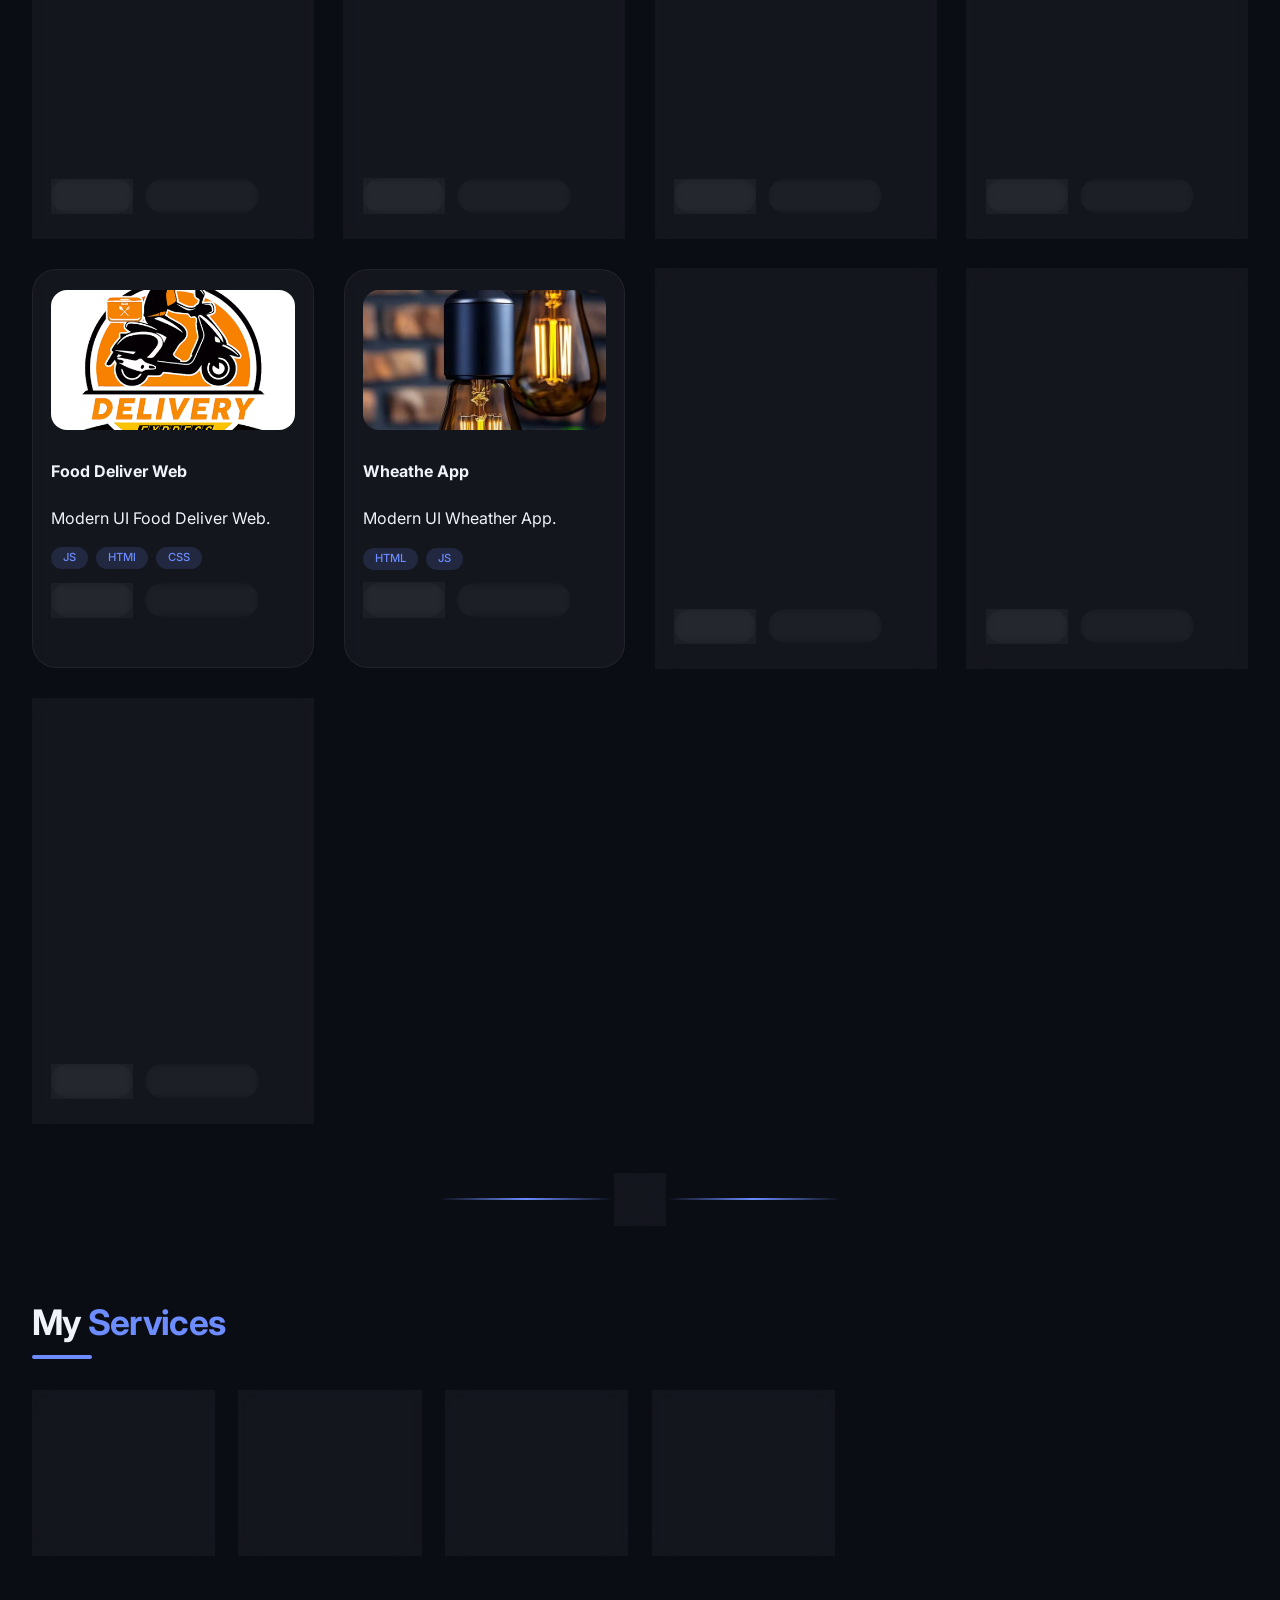
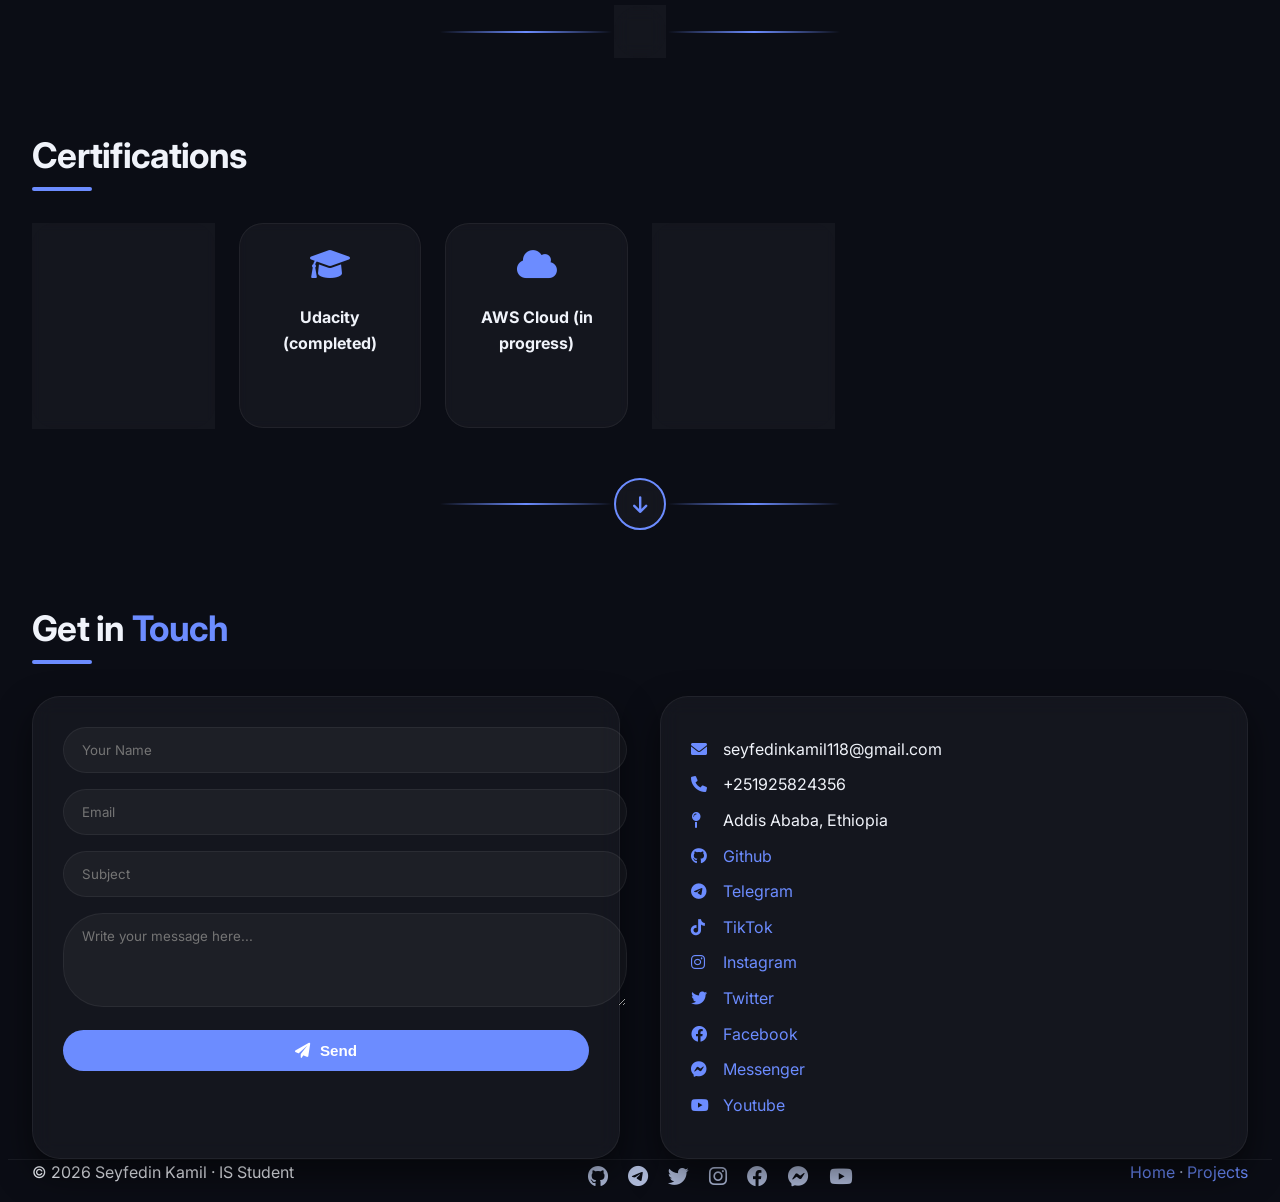
==== commit b42fe287: "Fix SEO description in index.html Updated the description meta tag for SEO." ====
--- a/index.html
+++ b/index.html
@@ -5,7 +5,7 @@
     <meta name="viewport" content="width=device-width, initial-scale=1.0, maximum-scale=1.5">
     <title>Seyfedin Kamil · IS Student Portfolio</title>
     <!-- SEO friendly meta -->
-    <meta name="description" content="Portfolio of Seyfedin Kamil, Information Systems student, aspiring Software & Web Developer.">
+    <meta name="description" content="This Portfoliois Portfolio of Seyfedin Kamil, Information Systems student, aspiring Software & Web Developer.">
     <link rel="preconnect" href="https://fonts.googleapis.com">
     <link rel="preconnect" href="https://fonts.gstatic.com" crossorigin>
     <link href="https://fonts.googleapis.com/css2?family=Inter:opsz,wght@14..32,300..700&display=swap" rel="stylesheet">
@@ -511,4 +511,4 @@
     })();
 </script>
 </body>
-</html>+</html>
--- a/style.css
+++ b/style.css
@@ -1,4 +1,4 @@
-/* ----- CSS Variables (dark mode default) ----- */
+<style>
         * {
             margin: 0;
             padding: 0;
@@ -14,11 +14,9 @@
             --accent-hover: #8aa4ff;
             --glass-border: rgba(255, 255, 255, 0.06);
             --shadow: 0 15px 35px rgba(0,0,0,0.5);
-            --transition: 0.25s ease;
             --radius: 28px;
             --font: 'Inter', sans-serif;
         }
-        /* light mode variables (hidden by default, toggled via JS) */
         body.light-mode {
             --bg-primary: #f3f7fe;
             --bg-secondary: #e8edf9;
@@ -42,7 +40,6 @@
             margin: 0 auto;
             padding: 0 24px;
         }
-        /* ----- glassmorphism card base ----- */
         .glass {
             background: var(--bg-card);
             backdrop-filter: blur(10px);
@@ -51,7 +48,7 @@
             border-radius: var(--radius);
             box-shadow: var(--shadow);
         }
-        /* ----- sticky nav ----- */
+        /* ----- NAVIGATION - FIXED UNDERLINE ----- */
         nav {
             position: sticky;
             top: 0;
@@ -87,7 +84,10 @@
             align-items: center;
             flex-wrap: wrap;
             list-style: none;
-            
+        }
+        .nav-links li {
+            display: inline-block;
+            position: relative;
         }
         .nav-links a {
             color: var(--text-secondary);
@@ -95,24 +95,32 @@
             font-size: 0.95rem;
             transition: color 0.2s;
             position: relative;
-            
+            padding-bottom: 6px;
+            display: inline-block;
         }
         .nav-links a:hover,
         .nav-links a.active {
             color: var(--text-primary);
         }
+        /* UNDERLINE - properly positioned just under the text */
         .nav-links a::after {
             content: '';
             position: absolute;
-            bottom: -4px;
-            left: 0;
+            bottom: -2px;
+            left: 50%;
+            transform: translateX(-50%);
             width: 0;
-            height: 2px;
-            background: var(--accent);
-            transition: 0.2s;
+            height: 2.5px;
+            background: var(--accent);
+            border-radius: 4px;
+            box-shadow: 0 0 10px var(--accent), 0 0 20px rgba(108, 140, 255, 0.3);
+            transition: width 0.35s cubic-bezier(0.25, 0.46, 0.45, 0.94);
         }
         .nav-links a:hover::after,
-        .nav-links a.active::after { width: 100%; }
+        .nav-links a.active::after {
+            width: 100%;
+        }
+        /* Dark toggle button */
         .dark-toggle {
             background: transparent;
             border: 1px solid var(--glass-border);
@@ -128,7 +136,7 @@
             background: var(--bg-card);
         }
         .dark-toggle:hover { background: var(--accent); color: #fff; }
-        /* ----- sections common ----- */
+        /* ----- sections ----- */
         section {
             padding: 70px 0 60px;
         }
@@ -151,7 +159,6 @@
             background: var(--accent);
             border-radius: 8px;
         }
-        /* ----- hero ----- */
         .hero-grid {
             display: flex;
             align-items: center;
@@ -226,7 +233,6 @@
             color: #fff;
             border-color: var(--accent);
         }
-        /* ----- about / skills etc ----- */
         .about-grid {
             display: grid;
             grid-template-columns: 1fr 1fr;
@@ -267,7 +273,6 @@
             border-radius: 20px;
             transition: width 1.2s ease;
         }
-        /* education timeline */
         .timeline {
             display: flex;
             flex-direction: column;
@@ -280,7 +285,6 @@
             backdrop-filter: blur(4px);
             border-radius: 16px;
         }
-        /* project cards */
         .project-grid {
             display: grid;
             grid-template-columns: repeat(auto-fill, minmax(270px, 1fr));
@@ -325,7 +329,6 @@
             margin-top: 14px;
         }
         .card-actions .btn { padding: 6px 18px; font-size: 0.8rem; }
-        /* services & certs */
         .services-grid, .certs-grid {
             display: grid;
             grid-template-columns: repeat(auto-fill, minmax(170px, 1fr));
@@ -342,7 +345,6 @@
         }
         .service-item i { font-size: 2.2rem; color: var(--accent); margin-bottom: 12px; }
         .service-item:hover, .cert-item:hover { border-color: var(--accent); transform: scale(1.02); }
-        /* contact */
         .contact-grid {
             display: grid;
             grid-template-columns: 1fr 1fr;
@@ -366,7 +368,6 @@
         }
         .contact-info i { width: 28px; color: var(--accent); }
         .contact-info p { margin: 10px 0; }
-        /* footer */
         footer {
             padding: 30px 0 20px;
             border-top: 1px solid var(--glass-border);
@@ -399,7 +400,6 @@
             box-shadow: 0 8px 20px rgba(108, 140, 255, 0.3);
         }
         .back-top.visible { opacity: 1; }
-        /* reveal animation (JS) */
         .reveal {
             opacity: 0;
             transform: translateY(35px);
@@ -409,50 +409,43 @@
             opacity: 1;
             transform: translateY(0);
         }
-        /* mobile */
         @media (max-width: 640px) {
             .hero-grid { flex-direction: column-reverse; text-align: center; }
             .nav-links { gap: 12px; font-size: 0.8rem; }
             .section-title { font-size: 1.8rem; }
-        }
-
-
-
-        /* SECTION DIVIDER */
-.section-divider {
-    display: flex;
-    align-items: center;
-    justify-content: center;
-    gap: 2px;
-    padding: 50px 0 40px;
-    max-width: 400px;
-    margin: 0 auto;
-}
-
-.divider-line {
-    flex: 1;
-    height: 2px;
-    background: linear-gradient(95deg, transparent, var(--accent), transparent);
-    border-radius: 4px;
-}
-
-.divider-icon {
-    width: 48px;
-    height: 48px;
-    border-radius: 50%;
-    background: var(--bg-card);
-    border: 2px solid var(--accent);
-    display: flex;
-    align-items: center;
-    justify-content: center;
-    color: var(--accent);
-    font-size: 1.2rem;
-    transition: 0.3s;
-    backdrop-filter: blur(8px);
-}
-
-.divider-icon:hover {
-    transform: translateY(4px);
-    background: var(--accent);
-    color: #fff;
-}+            .nav-links a { font-size: 0.8rem; padding-bottom: 4px; }
+        }
+        .section-divider {
+            display: flex;
+            align-items: center;
+            justify-content: center;
+            gap: 2px;
+            padding: 50px 0 40px;
+            max-width: 400px;
+            margin: 0 auto;
+        }
+        .divider-line {
+            flex: 1;
+            height: 2px;
+            background: linear-gradient(95deg, transparent, var(--accent), transparent);
+            border-radius: 4px;
+        }
+        .divider-icon {
+            width: 48px;
+            height: 48px;
+            border-radius: 50%;
+            background: var(--bg-card);
+            border: 2px solid var(--accent);
+            display: flex;
+            align-items: center;
+            justify-content: center;
+            color: var(--accent);
+            font-size: 1.2rem;
+            transition: 0.3s;
+            backdrop-filter: blur(8px);
+        }
+        .divider-icon:hover {
+            transform: translateY(4px);
+            background: var(--accent);
+            color: #fff;
+        }
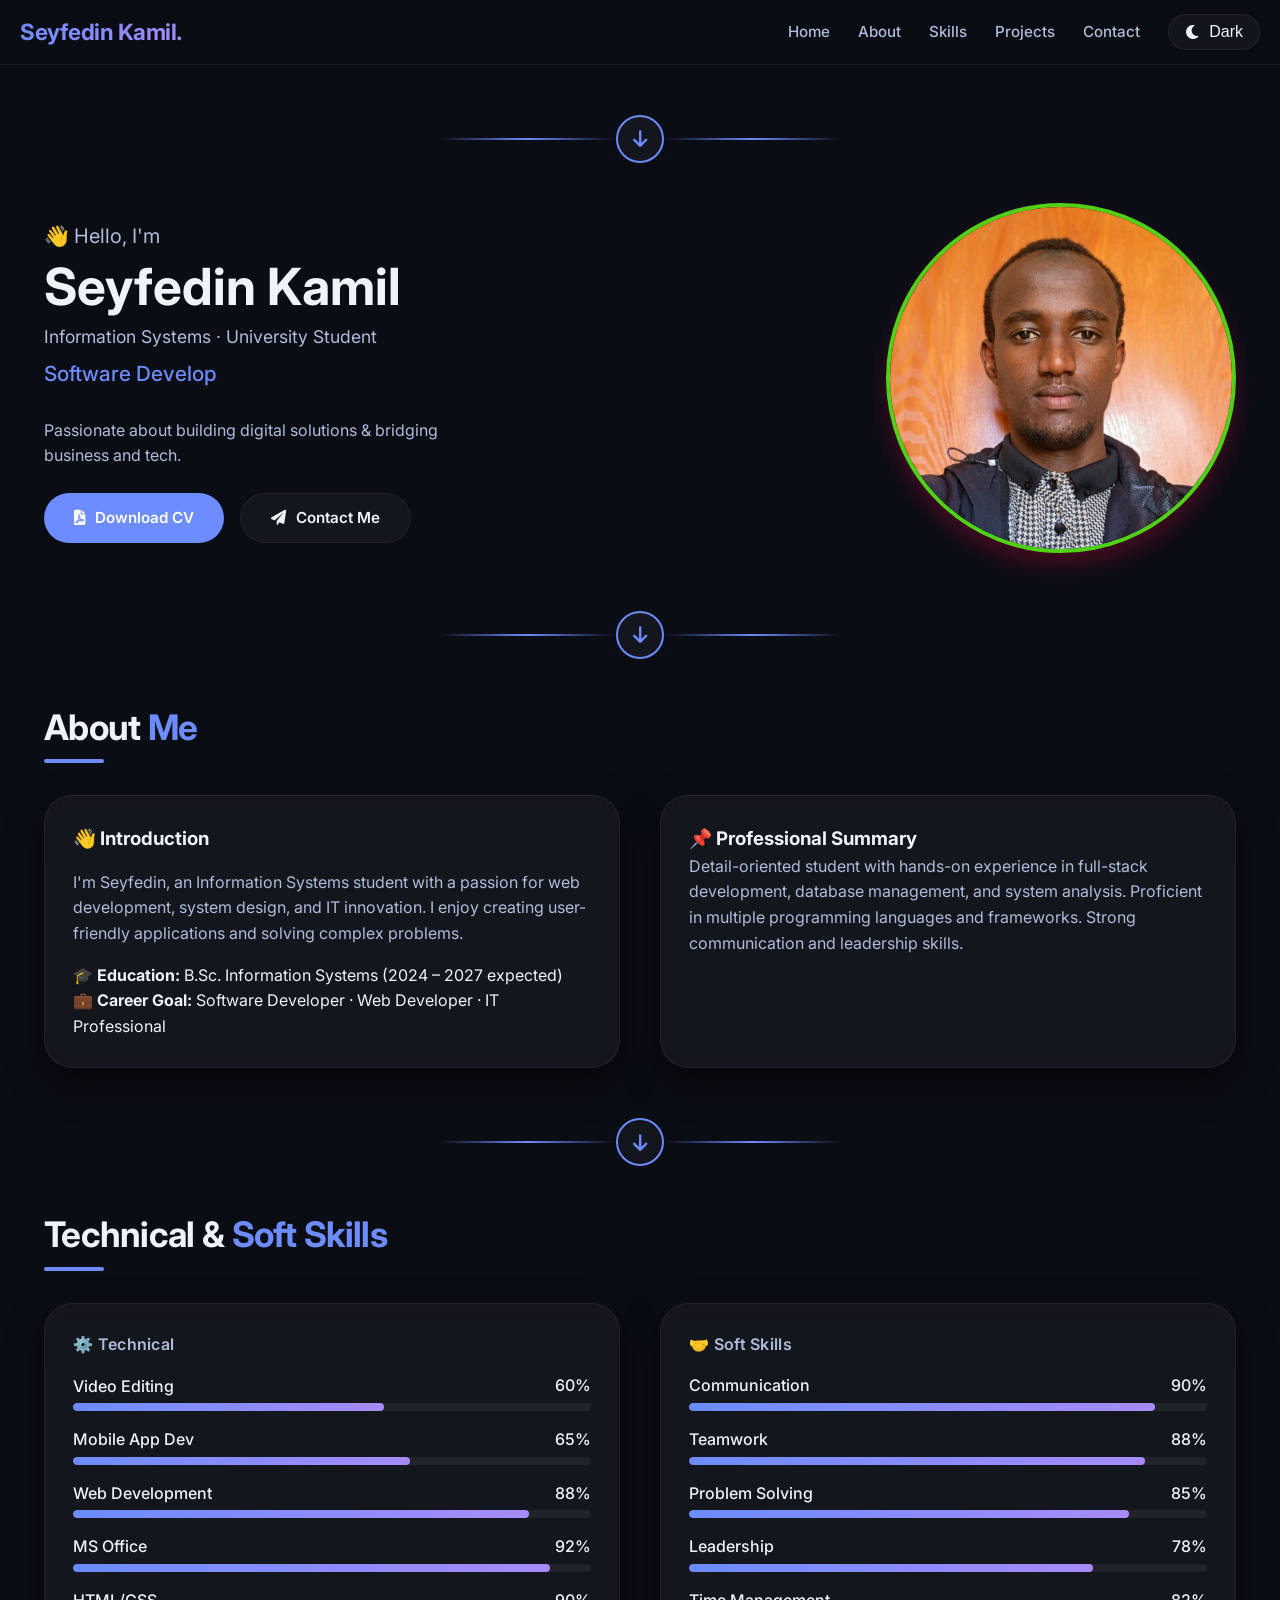
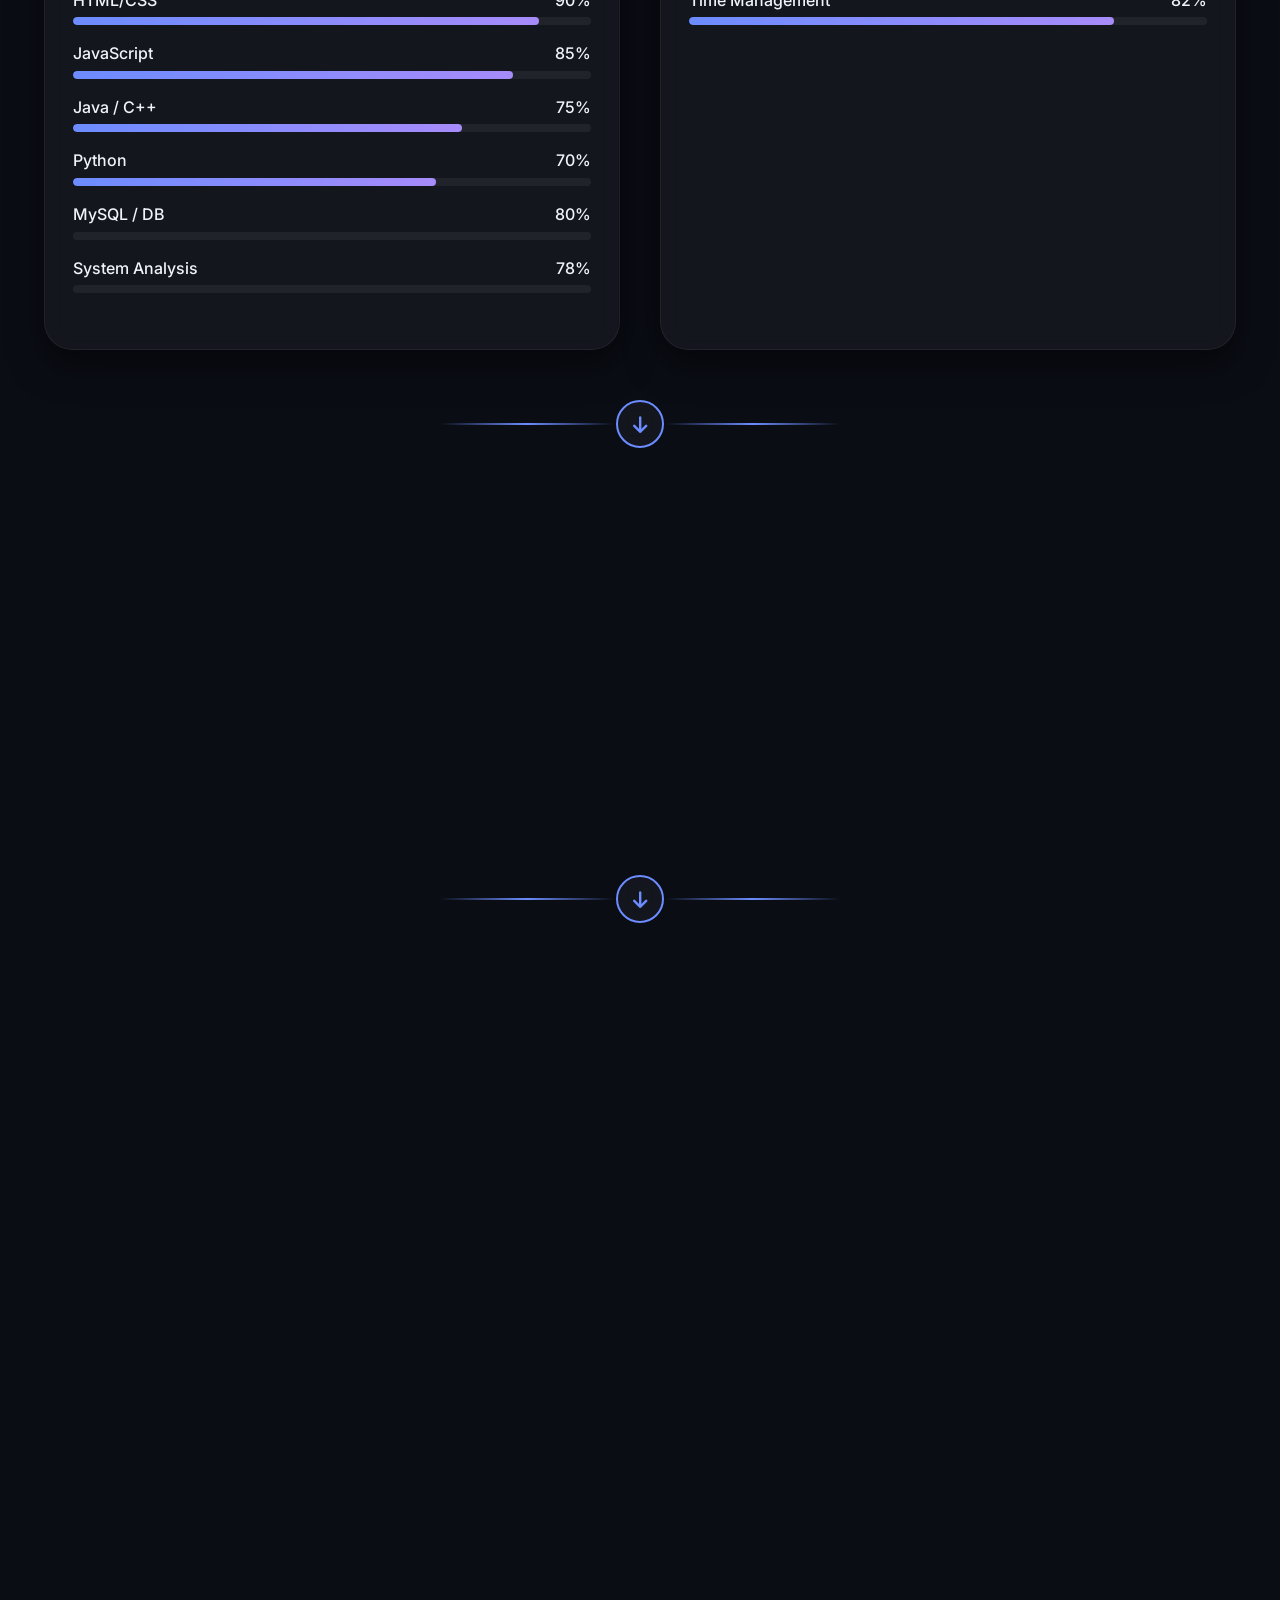
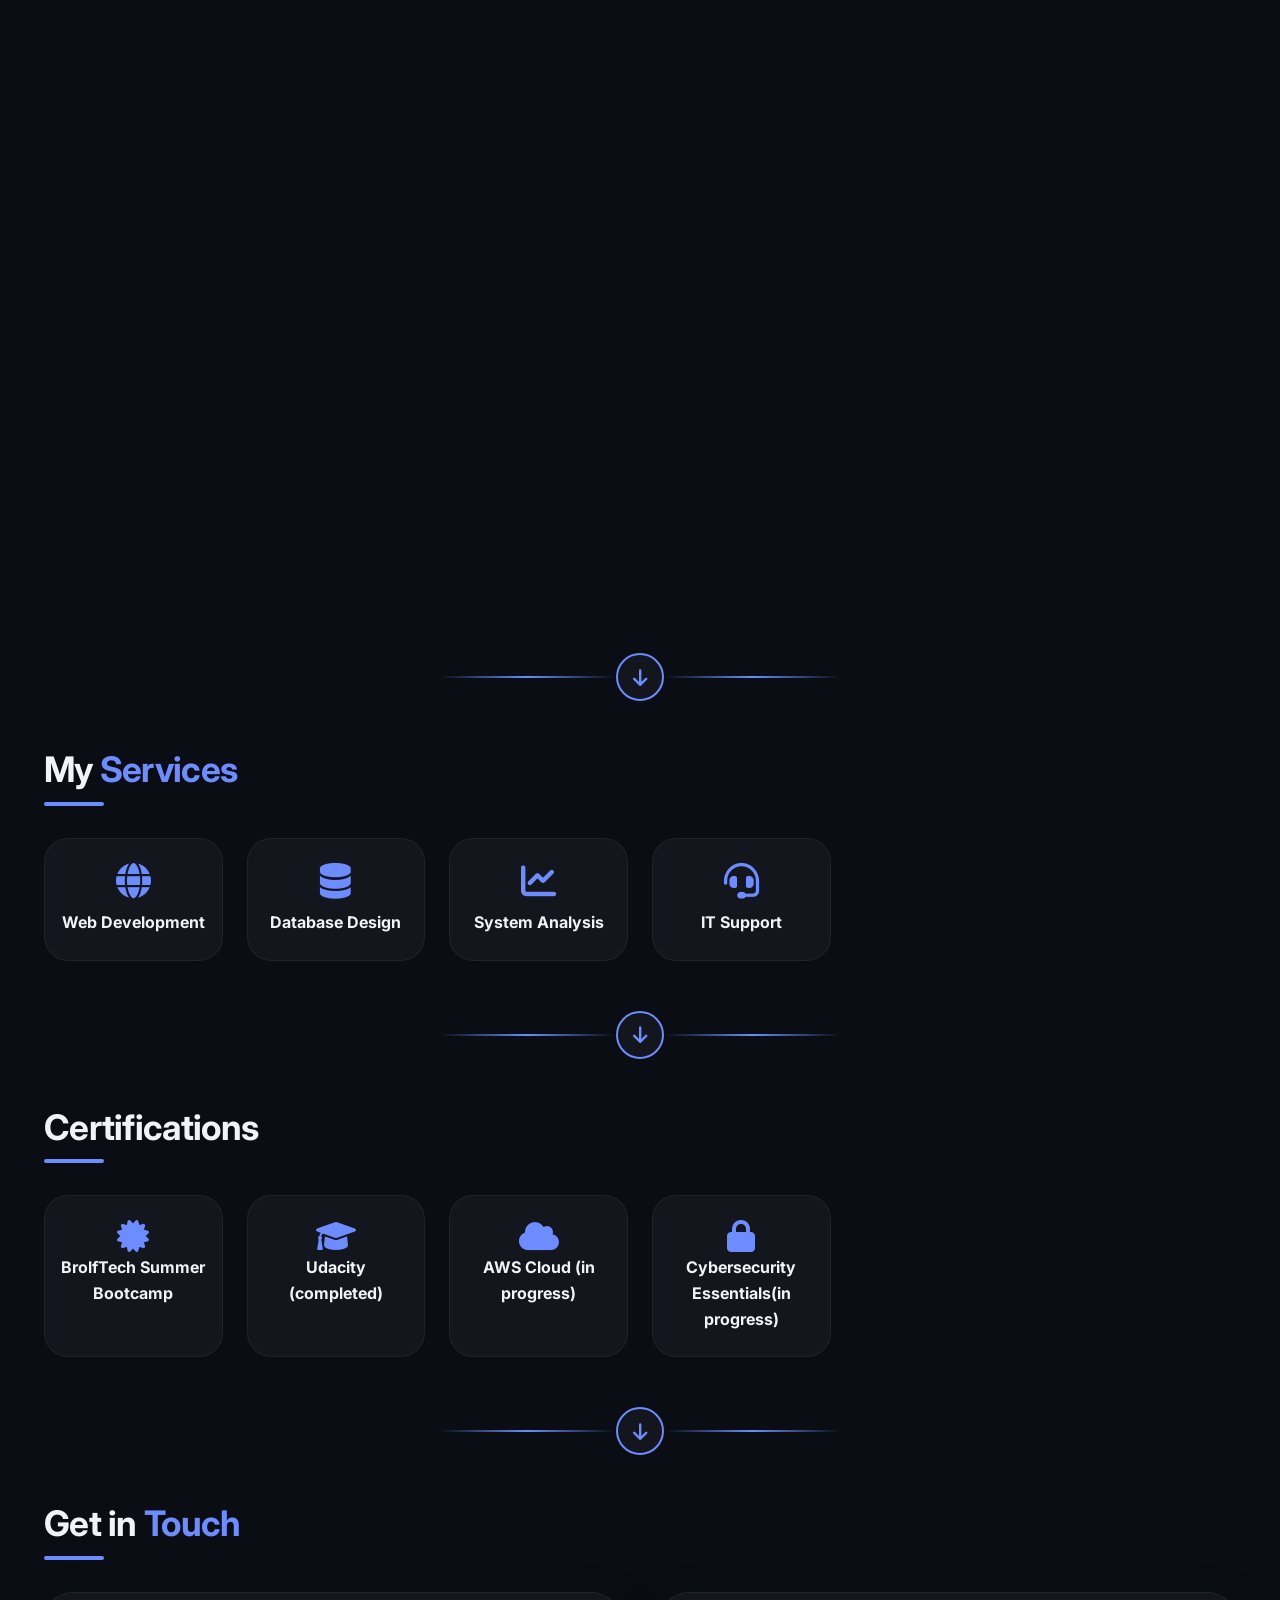
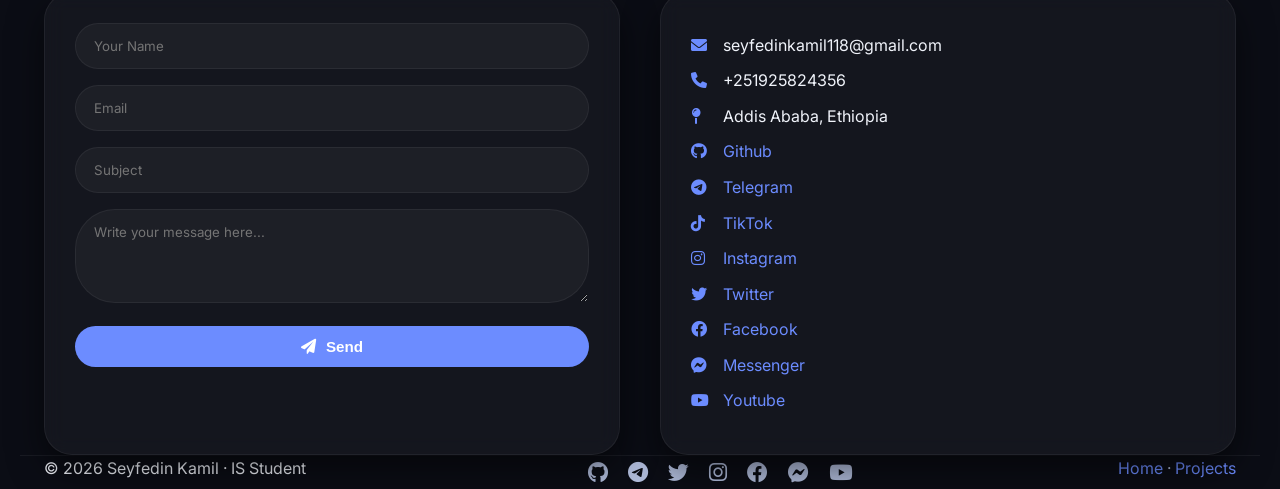
==== commit 57ee78e2: "Update fmt.Println message from 'Hello' to 'Goodbye'" ====
--- a/index.html
+++ b/index.html
@@ -1,514 +1,629 @@
 <!DOCTYPE html>
 <html lang="en">
 <head>
-    <meta charset="UTF-8">
-    <meta name="viewport" content="width=device-width, initial-scale=1.0, maximum-scale=1.5">
-    <title>Seyfedin Kamil · IS Student Portfolio</title>
-    <!-- SEO friendly meta -->
-    <meta name="description" content="This Portfoliois Portfolio of Seyfedin Kamil, Information Systems student, aspiring Software & Web Developer.">
-    <link rel="preconnect" href="https://fonts.googleapis.com">
-    <link rel="preconnect" href="https://fonts.gstatic.com" crossorigin>
-    <link href="https://fonts.googleapis.com/css2?family=Inter:opsz,wght@14..32,300..700&display=swap" rel="stylesheet">
-    <!-- Font Awesome Icons -->
-    <link rel="stylesheet" href="https://cdnjs.cloudflare.com/ajax/libs/font-awesome/6.0.0-beta3/css/all.min.css">
-     <link rel="stylesheet" href="./style.css">
+  <meta charset="UTF-8">
+  <meta name="viewport" content="width=device-width, initial-scale=1.0, maximum-scale=1.5">
+  <title>Seyfedin Kamil · IS Student Portfolio</title>
+  <meta name="description" content="Portfolio of Seyfedin Kamil, Information Systems student, aspiring Software & Web Developer.">
+  <link rel="preconnect" href="https://fonts.googleapis.com">
+  <link rel="preconnect" href="https://fonts.gstatic.com" crossorigin>
+  <link href="https://fonts.googleapis.com/css2?family=Inter:opsz,wght@14..32,300..700&display=swap" rel="stylesheet">
+  <link rel="stylesheet" href="https://cdnjs.cloudflare.com/ajax/libs/font-awesome/6.0.0-beta3/css/all.min.css">
+  <style>
+    /* ----- CSS Variables (dark mode default) ----- */
+    * { margin: 0; padding: 0; box-sizing: border-box; }
+    :root {
+      --bg-primary: #0b0d15;
+      --bg-secondary: #131725;
+      --bg-card: rgba(255, 255, 255, 0.04);
+      --text-primary: #f0f3fa;
+      --text-secondary: #b0bcdb;
+      --accent: #6c8cff;
+      --accent-hover: #8aa4ff;
+      --glass-border: rgba(255, 255, 255, 0.06);
+      --shadow: 0 15px 35px rgba(0,0,0,0.5);
+      --transition: 0.25s ease;
+      --radius: 28px;
+      --font: 'Inter', sans-serif;
+    }
+    body.light-mode {
+      --bg-primary: #f3f7fe;
+      --bg-secondary: #e8edf9;
+      --bg-card: rgba(255, 255, 255, 0.6);
+      --text-primary: #141c2e;
+      --text-secondary: #2a3650;
+      --glass-border: rgba(0, 0, 0, 0.06);
+      --shadow: 0 15px 35px rgba(0,0,0,0.08);
+    }
+    html { scroll-behavior: smooth; }
+    body {
+      font-family: var(--font);
+      background: var(--bg-primary);
+      color: var(--text-primary);
+      transition: background 0.3s, color 0.2s;
+      line-height: 1.6;
+    }
+    a { color: var(--accent); text-decoration: none; }
+    .container { max-width: 1240px; margin: 0 auto; padding: 0 24px; }
+    .glass {
+      background: var(--bg-card);
+      backdrop-filter: blur(10px);
+      -webkit-backdrop-filter: blur(10px);
+      border: 1px solid var(--glass-border);
+      border-radius: var(--radius);
+      box-shadow: var(--shadow);
+    }
+    /* ----- STICKY NAV with hamburger ----- */
+    nav {
+      position: sticky;
+      top: 0;
+      z-index: 999;
+      background: rgba(11, 13, 21, 0.75);
+      backdrop-filter: blur(14px);
+      -webkit-backdrop-filter: blur(14px);
+      border-bottom: 1px solid var(--glass-border);
+      transition: background 0.25s;
+    }
+    body.light-mode nav { background: rgba(243, 247, 254, 0.8); }
+    .nav-wrapper {
+      display: flex;
+      align-items: center;
+      justify-content: space-between;
+      padding: 14px 0;
+      flex-wrap: wrap;
+    }
+    .logo {
+      font-weight: 700;
+      font-size: 1.4rem;
+      letter-spacing: -0.5px;
+      background: linear-gradient(135deg, var(--accent), #a78bfa);
+      -webkit-background-clip: text;
+      -webkit-text-fill-color: transparent;
+      background-clip: text;
+    }
+    /* ----- navigation links (desktop) ----- */
+    .nav-links {
+      display: flex;
+      gap: 28px;
+      align-items: center;
+      list-style: none;
+      flex-wrap: wrap;
+    }
+    .nav-links a {
+      color: var(--text-secondary);
+      font-weight: 500;
+      font-size: 0.95rem;
+      transition: color 0.2s;
+      position: relative;
+    }
+    .nav-links a:hover,
+    .nav-links a.active { color: var(--text-primary); }
+    .nav-links a::after {
+      content: '';
+      position: absolute;
+      bottom: -4px;
+      left: 0;
+      width: 0;
+      height: 2px;
+      background: var(--accent);
+      transition: 0.2s;
+    }
+    .nav-links a:hover::after,
+    .nav-links a.active::after { width: 100%; }
+    /* ----- dark toggle (inside nav) ----- */
+    .dark-toggle {
+      background: transparent;
+      border: 1px solid var(--glass-border);
+      border-radius: 40px;
+      padding: 8px 16px;
+      color: var(--text-primary);
+      font-size: 1rem;
+      cursor: pointer;
+      display: flex;
+      align-items: center;
+      gap: 8px;
+      transition: 0.2s;
+      background: var(--bg-card);
+      white-space: nowrap;
+    }
+    .dark-toggle:hover { background: var(--accent); color: #fff; }
+
+    /* ----- HAMBURGER (mobile) ----- */
+    .hamburger {
+      display: none;
+      flex-direction: column;
+      gap: 5px;
+      background: transparent;
+      border: none;
+      cursor: pointer;
+      padding: 4px;
+    }
+    .hamburger span {
+      display: block;
+      width: 26px;
+      height: 3px;
+      background: var(--text-primary);
+      border-radius: 4px;
+      transition: 0.25s;
+    }
+    .hamburger.active span:nth-child(1) { transform: rotate(45deg) translate(6px, 6px); }
+    .hamburger.active span:nth-child(2) { opacity: 0; }
+    .hamburger.active span:nth-child(3) { transform: rotate(-45deg) translate(6px, -6px); }
+
+    /* ----- responsive nav (mobile) ----- */
+    @media (max-width: 820px) {
+      .hamburger { display: flex; }
+      .nav-links {
+        position: absolute;
+        top: 70px;
+        left: 0;
+        right: 0;
+        background: var(--bg-primary);
+        backdrop-filter: blur(18px);
+        -webkit-backdrop-filter: blur(18px);
+        flex-direction: column;
+        align-items: center;
+        gap: 20px;
+        padding: 30px 20px 40px;
+        border-bottom: 1px solid var(--glass-border);
+        transform: translateY(-120%);
+        transition: transform 0.3s cubic-bezier(0.2, 0.9, 0.3, 1);
+        box-shadow: 0 30px 40px rgba(0,0,0,0.5);
+        border-radius: 0 0 32px 32px;
+        z-index: 1000;
+        pointer-events: none;
+        opacity: 0;
+      }
+      body.light-mode .nav-links { background: var(--bg-primary); }
+      .nav-links.open {
+        transform: translateY(0);
+        pointer-events: auto;
+        opacity: 1;
+      }
+      .nav-links li { width: 100%; text-align: center; }
+      .nav-links a { font-size: 1.1rem; display: block; padding: 6px 0; }
+      .dark-toggle { margin-top: 10px; width: 100%; justify-content: center; }
+    }
+    @media (max-width: 480px) {
+      .logo { font-size: 1.2rem; }
+      .nav-wrapper { padding: 10px 0; }
+    }
+
+    /* ----- rest of your styles (unchanged) ----- */
+    section { padding: 70px 0 60px; }
+    .section-title {
+      font-size: 2.2rem;
+      font-weight: 700;
+      margin-bottom: 40px;
+      letter-spacing: -0.02em;
+      position: relative;
+      display: inline-block;
+    }
+    .section-title span { color: var(--accent); }
+    .section-title::after {
+      content: '';
+      position: absolute;
+      bottom: -8px;
+      left: 0;
+      width: 60px;
+      height: 4px;
+      background: var(--accent);
+      border-radius: 8px;
+    }
+    .hero-grid {
+      display: flex;
+      align-items: center;
+      gap: 50px;
+      flex-wrap: wrap;
+    }
+    .hero-content { flex: 1 1 380px; }
+    .hero-image { flex: 0 0 200px; text-align: center; }
+    .hero-image img {
+      width: 350px;
+      height: 350px;
+      object-fit: cover;
+      border-radius: 50%;
+      border: 4px solid rgb(81, 209, 21);
+      box-shadow: 0 13px 20px rgba(228, 6, 61, 0.25);
+      background: var(--bg-secondary);
+    }
+    .hero-content h1 {
+      font-size: 3.2rem;
+      font-weight: 700;
+      line-height: 1.1;
+      margin-bottom: 8px;
+    }
+    .hero-content .subhead {
+      font-size: 1.25rem;
+      color: var(--text-secondary);
+      margin-bottom: 6px;
+    }
+    .hero-content .typing {
+      font-size: 1.3rem;
+      color: var(--accent);
+      font-weight: 500;
+      min-height: 2.8rem;
+    }
+    .hero-buttons {
+      display: flex;
+      flex-wrap: wrap;
+      gap: 16px;
+      margin-top: 24px;
+    }
+    .btn {
+      display: inline-flex;
+      align-items: center;
+      gap: 10px;
+      padding: 12px 30px;
+      border-radius: 60px;
+      font-weight: 600;
+      border: none;
+      background: var(--bg-card);
+      color: var(--text-primary);
+      border: 1px solid var(--glass-border);
+      cursor: pointer;
+      transition: 0.2s;
+      font-size: 0.95rem;
+      backdrop-filter: blur(4px);
+    }
+    .btn-primary { background: var(--accent); color: #fff; border: none; }
+    .btn-primary:hover { background: var(--accent-hover); transform: scale(1.02); box-shadow: 0 8px 20px rgba(108, 140, 255, 0.3); }
+    .btn-outline:hover { background: var(--accent); color: #fff; border-color: var(--accent); }
+    .about-grid { display: grid; grid-template-columns: 1fr 1fr; gap: 40px; }
+    @media (max-width: 700px) { .about-grid { grid-template-columns: 1fr; } }
+    .skill-group { margin-bottom: 28px; }
+    .skill-group h4 { font-weight: 600; margin-bottom: 16px; color: var(--text-secondary); letter-spacing: 0.3px; }
+    .skill-item { display: flex; flex-direction: column; gap: 4px; margin-bottom: 16px; }
+    .skill-item span { display: flex; justify-content: space-between; font-weight: 500; }
+    .progress-bar { width: 100%; height: 8px; background: rgba(255,255,255,0.06); border-radius: 20px; overflow: hidden; }
+    .progress-fill { height: 100%; background: linear-gradient(90deg, var(--accent), #a78bfa); width: 0%; border-radius: 20px; transition: width 1.2s ease; }
+    .timeline { display: flex; flex-direction: column; gap: 24px; }
+    .timeline-item { padding: 20px 28px; border-left: 4px solid var(--accent); background: var(--bg-card); backdrop-filter: blur(4px); border-radius: 16px; }
+    .project-grid { display: grid; grid-template-columns: repeat(auto-fill, minmax(270px, 1fr)); gap: 30px; }
+    .project-card { background: var(--bg-card); backdrop-filter: blur(6px); border: 1px solid var(--glass-border); border-radius: 24px; padding: 20px 18px 24px; transition: 0.2s; }
+    .project-card:hover { transform: translateY(-6px); border-color: var(--accent); }
+    .project-card img { width: 100%; height: 140px; object-fit: cover; border-radius: 16px; background: var(--bg-secondary); }
+    .project-tags { display: flex; flex-wrap: wrap; gap: 8px; margin: 12px 0; }
+    .project-tags span { background: rgba(108, 140, 255, 0.15); padding: 2px 12px; border-radius: 40px; font-size: 0.7rem; font-weight: 500; color: var(--accent); }
+    .card-actions { display: flex; gap: 12px; margin-top: 14px; flex-wrap: wrap; }
+    .card-actions .btn { padding: 6px 18px; font-size: 0.8rem; }
+    .services-grid, .certs-grid { display: grid; grid-template-columns: repeat(auto-fill, minmax(170px, 1fr)); gap: 24px; }
+    .service-item, .cert-item { background: var(--bg-card); backdrop-filter: blur(4px); border: 1px solid var(--glass-border); border-radius: 24px; padding: 24px 16px; text-align: center; transition: 0.2s; }
+    .service-item i { font-size: 2.2rem; color: var(--accent); margin-bottom: 12px; }
+    .service-item:hover, .cert-item:hover { border-color: var(--accent); transform: scale(1.02); }
+    .contact-grid { display: grid; grid-template-columns: 1fr 1fr; gap: 40px; }
+    @media (max-width: 700px) { .contact-grid { grid-template-columns: 1fr; } }
+    .contact-form input, .contact-form textarea { width: 100%; padding: 14px 18px; margin-bottom: 16px; border-radius: 40px; border: 1px solid var(--glass-border); background: var(--bg-card); color: var(--text-primary); font-family: var(--font); transition: 0.2s; }
+    .contact-form input:focus, .contact-form textarea:focus { outline: 2px solid var(--accent); border-color: transparent; }
+    .contact-info i { width: 28px; color: var(--accent); }
+    .contact-info p { margin: 10px 0; }
+    footer { padding: 30px 0 20px; border-top: 1px solid var(--glass-border); display: flex; flex-wrap: wrap; justify-content: space-between; gap: 20px; }
+    .social-icons a { margin-left: 16px; color: var(--text-secondary); font-size: 1.3rem; transition: 0.2s; }
+    .social-icons a:hover { color: var(--accent); }
+    .back-top { position: fixed; bottom: 30px; right: 30px; background: var(--accent); color: white; width: 48px; height: 48px; border-radius: 60px; border: none; font-size: 1.4rem; cursor: pointer; opacity: 0; transition: 0.3s; box-shadow: 0 8px 20px rgba(108, 140, 255, 0.3); }
+    .back-top.visible { opacity: 1; }
+    .reveal { opacity: 0; transform: translateY(35px); transition: opacity 0.8s ease, transform 0.8s ease; }
+    .reveal.active { opacity: 1; transform: translateY(0); }
+    .section-divider { display: flex; align-items: center; justify-content: center; gap: 2px; padding: 50px 0 40px; max-width: 400px; margin: 0 auto; }
+    .divider-line { flex: 1; height: 2px; background: linear-gradient(95deg, transparent, var(--accent), transparent); border-radius: 4px; }
+    .divider-icon { width: 48px; height: 48px; border-radius: 50%; background: var(--bg-card); border: 2px solid var(--accent); display: flex; align-items: center; justify-content: center; color: var(--accent); font-size: 1.2rem; transition: 0.3s; backdrop-filter: blur(8px); }
+    .divider-icon:hover { transform: translateY(4px); background: var(--accent); color: #fff; }
+    @media (max-width: 640px) {
+      .hero-grid { flex-direction: column-reverse; text-align: center; }
+      .section-title { font-size: 1.8rem; }
+    }
+  </style>
 </head>
 <body>
 
 <nav>
-    <div class="container nav-wrapper">
-        <span class="logo"> Seyfedin Kamil.</span>
-        <ul class="nav-links">
-            <li><a href="#hero" class="active">Home</a></li>
-            <li><a href="#about">About</a></li>
-            <li><a href="#skills">Skills</a></li>
-            <li><a href="#projects">Projects</a></li>
-            <li><a href="#contact">Contact</a></li>
-            <li><button class="dark-toggle" id="darkToggle"><i class="fas fa-moon"></i> Dark</button></li>
-        </ul>
+  <div class="container nav-wrapper">
+    <span class="logo">Seyfedin Kamil.</span>
+    <!-- Hamburger button (mobile) -->
+    <button class="hamburger" id="hamburgerBtn" aria-label="Toggle navigation">
+      <span></span><span></span><span></span>
+    </button>
+    <!-- navigation links -->
+    <ul class="nav-links" id="navLinks">
+      <li><a href="#hero" class="active">Home</a></li>
+      <li><a href="#about">About</a></li>
+      <li><a href="#skills">Skills</a></li>
+      <li><a href="#projects">Projects</a></li>
+      <li><a href="#contact">Contact</a></li>
+      <li><button class="dark-toggle" id="darkToggle"><i class="fas fa-moon"></i> Dark</button></li>
+    </ul>
+  </div>
+</nav>
+
+<!-- rest of the page unchanged (hero, about, skills, etc) -->
+<div class="section-divider"><div class="divider-line"></div><div class="divider-icon"><i class="fas fa-arrow-down"></i></div><div class="divider-line"></div></div>
+
+<section id="hero" class="container reveal">
+  <div class="hero-grid">
+    <div class="hero-content">
+      <p class="subhead">👋 Hello, I'm</p>
+      <h1>Seyfedin Kamil</h1>
+      <p class="subhead" style="font-size:1.1rem;">Information Systems · University Student</p>
+      <div class="typing" id="typingText"></div>
+      <p style="color:var(--text-secondary); max-width:440px; margin: 16px 0;">Passionate about building digital solutions & bridging business and tech.</p>
+      <div class="hero-buttons">
+        <a href="#" class="btn btn-primary"><i class="fas fa-file-pdf"></i> Download CV</a>
+        <a href="#contact" class="btn btn-outline"><i class="fas fa-paper-plane"></i> Contact Me</a>
+      </div>
     </div>
-</nav>
-
-<!-- VISUAL DIVIDER BETWEEN HERO & ABOUT -->
-<div class="section-divider">
-    <div class="divider-line"></div>
-    <div class="divider-icon">
-        <i class="fas fa-arrow-down"></i>
+    <div class="hero-image">
+      <img src="port2.png" alt="Seyfedin Kamil profile" width="200" height="200">
     </div>
-    <div class="divider-line"></div>
-</div>
-
-<!-- HERO -->
-<section id="hero" class="container reveal">
-    <div class="hero-grid">
-        <div class="hero-content">
-            <p class="subhead">👋 Hello, I'm</p>
-            <h1>Seyfedin Kamil</h1>
-            <p class="subhead" style="font-size:1.1rem;">Information Systems · University Student</p>
-            <div class="typing" id="typingText"></div>
-            <p style="color:var(--text-secondary); max-width:440px; margin: 16px 0;">Passionate about building digital solutions & bridging business and tech.</p>
-            <div class="hero-buttons">
-                <a href="./Seyfedin-Kamil-CV.pdf" class="btn btn-primary"><i class="fas fa-file-pdf"></i> Download CV</a>
-                <a href="#contact" class="btn btn-outline"><i class="fas fa-paper-plane"></i> Contact Me</a>
-            </div>
-        </div>
-        <div class="hero-image">
-            <img src="port2.png" alt="Seyfedin Kamil profile" width="200" height="200">
-        </div>
+  </div>
+</section>
+
+<div class="section-divider"><div class="divider-line"></div><div class="divider-icon"><i class="fas fa-arrow-down"></i></div><div class="divider-line"></div></div>
+
+<section id="about" class="container reveal">
+  <h2 class="section-title">About <span>Me</span></h2>
+  <div class="about-grid">
+    <div class="glass" style="padding:28px;"><h3>👋 Introduction</h3><p style="color:var(--text-secondary); margin:16px 0;">I'm Seyfedin, an Information Systems student with a passion for web development, system design, and IT innovation. I enjoy creating user-friendly applications and solving complex problems.</p><p><strong>🎓 Education:</strong> B.Sc. Information Systems (2024 – 2027 expected)</p><p><strong>💼 Career Goal:</strong> Software Developer · Web Developer · IT Professional</p></div>
+    <div class="glass" style="padding:28px;"><h3>📌 Professional Summary</h3><p style="color:var(--text-secondary);">Detail-oriented student with hands-on experience in full-stack development, database management, and system analysis. Proficient in multiple programming languages and frameworks. Strong communication and leadership skills.</p></div>
+  </div>
+</section>
+
+<div class="section-divider"><div class="divider-line"></div><div class="divider-icon"><i class="fas fa-arrow-down"></i></div><div class="divider-line"></div></div>
+
+<section id="skills" class="container reveal">
+  <h2 class="section-title">Technical &amp; <span>Soft Skills</span></h2>
+  <div class="about-grid">
+    <div class="glass" style="padding:28px;">
+      <div class="skill-group"><h4>⚙️ Technical</h4>
+        <div class="skill-item"><span>Video Editing <span>60%</span></span><div class="progress-bar"><div class="progress-fill" data-width="60"></div></div></div>
+        <div class="skill-item"><span>Mobile App Dev <span>65%</span></span><div class="progress-bar"><div class="progress-fill" data-width="65"></div></div></div>
+        <div class="skill-item"><span>Web Development <span>88%</span></span><div class="progress-bar"><div class="progress-fill" data-width="88"></div></div></div>
+        <div class="skill-item"><span>MS Office <span>92%</span></span><div class="progress-bar"><div class="progress-fill" data-width="92"></div></div></div>
+        <div class="skill-item"><span>HTML/CSS <span>90%</span></span><div class="progress-bar"><div class="progress-fill" data-width="90"></div></div></div>
+        <div class="skill-item"><span>JavaScript <span>85%</span></span><div class="progress-bar"><div class="progress-fill" data-width="85"></div></div></div>
+        <div class="skill-item"><span>Java / C++ <span>75%</span></span><div class="progress-bar"><div class="progress-fill" data-width="75"></div></div></div>
+        <div class="skill-item"><span>Python <span>70%</span></span><div class="progress-bar"><div class="progress-fill" data-width="70"></div></div></div>
+        <div class="skill-item"><span>MySQL / DB <span>80%</span></span><div class="progress-bar"><div class="progress-fill" data-width="80"></div></div></div>
+        <div class="skill-item"><span>System Analysis <span>78%</span></span><div class="progress-bar"><div class="progress-fill" data-width="78"></div></div></div>
+      </div>
     </div>
-</section>
-
-
-<!-- VISUAL DIVIDER BETWEEN HERO & ABOUT -->
-<div class="section-divider">
-    <div class="divider-line"></div>
-    <div class="divider-icon">
-        <i class="fas fa-arrow-down"></i>
+    <div class="glass" style="padding:28px;">
+      <div class="skill-group"><h4>🤝 Soft Skills</h4>
+        <div class="skill-item"><span>Communication <span>90%</span></span><div class="progress-bar"><div class="progress-fill" data-width="90"></div></div></div>
+        <div class="skill-item"><span>Teamwork <span>88%</span></span><div class="progress-bar"><div class="progress-fill" data-width="88"></div></div></div>
+        <div class="skill-item"><span>Problem Solving <span>85%</span></span><div class="progress-bar"><div class="progress-fill" data-width="85"></div></div></div>
+        <div class="skill-item"><span>Leadership <span>78%</span></span><div class="progress-bar"><div class="progress-fill" data-width="78"></div></div></div>
+        <div class="skill-item"><span>Time Management <span>82%</span></span><div class="progress-bar"><div class="progress-fill" data-width="82"></div></div></div>
+      </div>
     </div>
-    <div class="divider-line"></div>
-</div>
-
-
-
-
-
-
-
-<!-- ABOUT -->
-<section id="about" class="container reveal">
-    <h2 class="section-title">About <span>Me</span></h2>
-    <div class="about-grid">
-        <div class="glass" style="padding:28px;">
-            <h3>👋 Introduction</h3>
-            <p style="color:var(--text-secondary); margin:16px 0;">I'm Seyfedin, an Information Systems student with a passion for web development, system design, and IT innovation. I enjoy creating user-friendly applications and solving complex problems.</p>
-            <p><strong>🎓 Education:</strong> B.Sc. Information Systems (2024 – 2027 expected)</p>
-            <p><strong>💼 Career Goal:</strong> Software Developer · Web Developer · IT Professional</p>
-        </div>
-        <div class="glass" style="padding:28px;">
-            <h3>📌 Professional Summary</h3>
-            <p style="color:var(--text-secondary);">Detail-oriented student with hands-on experience in full-stack development, database management, and system analysis. Proficient in multiple programming languages and frameworks. Strong communication and leadership skills.</p>
-        </div>
+  </div>
+</section>
+
+<div class="section-divider"><div class="divider-line"></div><div class="divider-icon"><i class="fas fa-arrow-down"></i></div><div class="divider-line"></div></div>
+
+<section id="education" class="container reveal">
+  <h2 class="section-title">Education <span>Timeline</span></h2>
+  <div class="timeline">
+    <div class="timeline-item"><h3>🎓 Werabe University</h3><p><strong>Department:</strong> Information Systems · <strong>Expected:</strong> 2027</p><p>Relevant coursework: Database Design, System Analysis, Web Dev, Data Structures, IT Project Management</p></div>
+    <div class="timeline-item"><h3>📘 Certifications &amp; Extracurricular</h3><p>Brolf Summer BootCamp, Ethio Coders, AWS Cloud Practitioner (in progress)</p></div>
+  </div>
+</section>
+
+<div class="section-divider"><div class="divider-line"></div><div class="divider-icon"><i class="fas fa-arrow-down"></i></div><div class="divider-line"></div></div>
+
+<section id="projects" class="container reveal">
+  <h2 class="section-title">Featured <span>Projects</span></h2>
+  <div class="project-grid">
+    <div class="project-card"><img src="./studentmgmt" alt="Student Management System"><h4>Student Management System</h4><p>Full-stack app for managing student records.</p><div class="project-tags"><span>HTML</span><span>CSS</span><span>JavaScript</span></div><div class="card-actions"><a href="https://github.com/seyfedinkamil-sky" class="btn btn-outline">GitHub</a><a href="./student.html" class="btn btn-primary">View Project</a></div></div>
+    <div class="project-card"><img src="./lostandfound" alt="Lost and Found System"><h4>Lost &amp; Found + e-Complaint</h4><p>Platform with complaint tracking system.</p><div class="project-tags"><span>PHP</span><span>MySQL</span></div><div class="card-actions"><a href="https://github.com/seyfedinkamil-sky" class="btn btn-outline">GitHub</a><a href="#" class="btn btn-primary">View Project</a></div></div>
+    <div class="project-card"><img src="./gallary.jpeg" alt="Photo Gallery"><h4>Photo Gallery</h4><p>Responsive gallery with filters and lightbox.</p><div class="project-tags"><span>HTML</span><span>CSS</span><span>JS</span></div><div class="card-actions"><a href="https://github.com/seyfedinkamil-sky" class="btn btn-outline">GitHub</a><a href="./simpleGallery/gallery2.html" class="btn btn-primary">View Project</a></div></div>
+    <div class="project-card"><img src="./calculater.png" alt="Calculator App"><h4>Calculator App</h4><p>Modern UI calculator with history.</p><div class="project-tags"><span>HTML</span><span>CSS</span><span>JavaScript</span></div><div class="card-actions"><a href="https://github.com/seyfedinkamil-sky" class="btn btn-outline">GitHub</a><a href="./Calculater1.html" class="btn btn-primary">View Project</a></div></div>
+    <div class="project-card"><img src="./delivery.png" alt="project"><h4>Food Deliver Web</h4><p>Modern UI Food Deliver Web.</p><div class="project-tags"><span>JS</span><span>HTML</span><span>CSS</span></div><div class="card-actions"><a href="https://github.com/seyfedinkamil-sky/portfolio" class="btn btn-outline">GitHub</a><a href="./fooddelivery.html" class="btn btn-primary">View Project</a></div></div>
+    <div class="project-card"><img src="./wheather.jpg" alt="project"><h4>Wheather App</h4><p>Modern UI Wheather App.</p><div class="project-tags"><span>HTML</span><span>JS</span></div><div class="card-actions"><a href="https://github.com/seyfedinkamil-sky" class="btn btn-outline">GitHub</a><a href="./wheatherpro.html" class="btn btn-primary">View Project</a></div></div>
+    <div class="project-card"><img src="./pbp.jpeg" alt="project"><h4>Personal Budget Planner</h4><p>Modern UI Personal Budget Planner.</p><div class="project-tags"><span>JS</span><span>CSS</span><span>HTML</span></div><div class="card-actions"><a href="https://github.com/seyfedinkamil-sky" class="btn btn-outline">GitHub</a><a href="./personal budegt plan.html" class="btn btn-primary">View Project</a></div></div>
+    <div class="project-card"><img src="./todolist.jpg" alt="Todo List App"><h4>Todo List App</h4><p>Task management with local storage.</p><div class="project-tags"><span>HTML</span><span>CSS</span></div><div class="card-actions"><a href="https://github.com/seyfedinkamil-sky" class="btn btn-outline">GitHub</a><a href="./todolist.html" class="btn btn-primary">View Project</a></div></div>
+    <div class="project-card"><img src="./portfoimage.jpeg" alt="project"><h4>Portfolio Website</h4><p>Modern, responsive personal portfolio with dark mode and animations.</p><div class="project-tags"><span>JS</span><span>CSS</span><span>HTML</span></div><div class="card-actions"><a href="https://github.com/seyfedinkamil-sky" class="btn btn-outline">GitHub</a><a href="./portfolio/firstportfolio.html" class="btn btn-primary">View Project</a></div></div>
+  </div>
+</section>
+
+<div class="section-divider"><div class="divider-line"></div><div class="divider-icon"><i class="fas fa-arrow-down"></i></div><div class="divider-line"></div></div>
+
+<section id="services" class="container reveal">
+  <h2 class="section-title">My <span>Services</span></h2>
+  <div class="services-grid">
+    <div class="service-item"><i class="fas fa-globe"></i><h4>Web Development</h4></div>
+    <div class="service-item"><i class="fas fa-database"></i><h4>Database Design</h4></div>
+    <div class="service-item"><i class="fas fa-chart-line"></i><h4>System Analysis</h4></div>
+    <div class="service-item"><i class="fas fa-headset"></i><h4>IT Support</h4></div>
+  </div>
+</section>
+
+<div class="section-divider"><div class="divider-line"></div><div class="divider-icon"><i class="fas fa-arrow-down"></i></div><div class="divider-line"></div></div>
+
+<section id="certifications" class="container reveal">
+  <h2 class="section-title">Certifications</h2>
+  <div class="certs-grid">
+    <div class="cert-item"><i class="fas fa-certificate" style="color:var(--accent); font-size:2rem;"></i><h4>BrolfTech Summer Bootcamp</h4></div>
+    <div class="cert-item"><i class="fas fa-graduation-cap" style="color:var(--accent); font-size:2rem;"></i><h4>Udacity (completed)</h4></div>
+    <div class="cert-item"><i class="fas fa-cloud" style="color:var(--accent); font-size:2rem;"></i><h4>AWS Cloud (in progress)</h4></div>
+    <div class="cert-item"><i class="fas fa-lock" style="color:var(--accent); font-size:2rem;"></i><h4>Cybersecurity Essentials(in progress)</h4></div>
+  </div>
+</section>
+
+<div class="section-divider"><div class="divider-line"></div><div class="divider-icon"><i class="fas fa-arrow-down"></i></div><div class="divider-line"></div></div>
+
+<section id="contact" class="container reveal">
+  <h2 class="section-title">Get in <span>Touch</span></h2>
+  <div class="contact-grid">
+    <form class="contact-form glass" style="padding:30px;" id="contactForm">
+      <input type="text" placeholder="Your Name" required>
+      <input type="email" placeholder="Email" required>
+      <input type="text" placeholder="Subject">
+      <textarea rows="4" placeholder="Write your message here..." required></textarea>
+      <button type="submit" class="btn btn-primary" style="width:100%; justify-content:center;"><i class="fas fa-paper-plane"></i> Send</button>
+    </form>
+    <div class="contact-info glass" style="padding:30px;">
+      <p><i class="fas fa-envelope"></i> seyfedinkamil118@gmail.com</p>
+      <p><i class="fas fa-phone"></i> +251925824356</p>
+      <p><i class="fas fa-map-pin"></i> Addis Ababa, Ethiopia</p>
+      <p><i class="fab fa-github"></i> <a href="https://github.com/seyfedinkamil-sky" target="_blank">Github</a></p>
+      <p><i class="fab fa-telegram"></i> <a href="https://t.me/SKY_1443" target="_blank">Telegram</a></p>
+      <p><i class="fab fa-tiktok"></i> <a href="https://www.tiktok.com/@seyfedin_kamil?_r=1&_t=ZS-97XfZnKGqcT" target="_blank">TikTok</a></p>
+      <p><i class="fab fa-instagram"></i> <a href="https://www.instagram.com/seyfedin.kamil?igsh=MTMwcmowYnhoZTJ6YQ==" target="_blank">Instagram</a></p>
+      <p><i class="fab fa-twitter"></i> <a href="https://x.com/seyfe956" target="_blank">Twitter</a></p>
+      <p><i class="fab fa-facebook"></i> <a href="https://web.facebook.com/me/" target="_blank">Facebook</a></p>
+      <p><i class="fab fa-facebook-messenger"></i> <a href="https://m.me/seyfedin.kamil" target="_blank">Messenger</a></p>
+      <p><i class="fab fa-youtube"></i> <a href="https://www.youtube.com/@Seyfedin-Kamil" target="_blank">Youtube</a></p>
     </div>
-</section>
-
-   <!-- VISUAL DIVIDER BETWEEN HERO & ABOUT -->
-<div class="section-divider">
-    <div class="divider-line"></div>
-    <div class="divider-icon">
-        <i class="fas fa-arrow-down"></i>
-    </div>
-    <div class="divider-line"></div>
-</div>
-
-
-
-
-<!-- SKILLS -->
-<section id="skills" class="container reveal">
-    <h2 class="section-title">Technical &amp; <span>Soft Skills</span></h2>
-    <div class="about-grid">
-        <div class="glass" style="padding:28px;">
-            <div class="skill-group"><h4>⚙️ Technical</h4>
-                <div class="skill-item"><span>Video Editing <span>60%</span></span><div class="progress-bar"><div class="progress-fill" data-width="60"></div></div></div>
-                <div class="skill-item"><span>Mobile App Dev <span>65%</span></span><div class="progress-bar"><div class="progress-fill" data-width="65"></div></div></div>
-                <div class="skill-item"><span>Web Development <span>88%</span></span><div class="progress-bar"><div class="progress-fill" data-width="88"></div></div></div>
-                <div class="skill-item"><span>MS Office <span>92%</span></span><div class="progress-bar"><div class="progress-fill" data-width="92"></div></div></div>
-                <div class="skill-item"><span>HTML/CSS <span>90%</span></span><div class="progress-bar"><div class="progress-fill" data-width="90"></div></div></div>
-                <div class="skill-item"><span>JavaScript <span>85%</span></span><div class="progress-bar"><div class="progress-fill" data-width="85"></div></div></div>
-                <div class="skill-item"><span>Java / C++ <span>75%</span></span><div class="progress-bar"><div class="progress-fill" data-width="75"></div></div></div>
-                <div class="skill-item"><span>Python <span>70%</span></span><div class="progress-bar"><div class="progress-fill" data-width="70"></div></div></div>
-                <div class="skill-item"><span>MySQL / DB <span>80%</span></span><div class="progress-bar"><div class="progress-fill" data-width="80"></div></div></div>
-                <div class="skill-item"><span>System Analysis <span>78%</span></span><div class="progress-bar"><div class="progress-fill" data-width="78"></div></div></div>
-                
-            </div>
-        </div>
-        <div class="glass" style="padding:28px;">
-            <div class="skill-group"><h4>🤝 Soft Skills</h4>
-                <div class="skill-item"><span>Communication <span>90%</span></span><div class="progress-bar"><div class="progress-fill" data-width="90"></div></div></div>
-                <div class="skill-item"><span>Teamwork <span>88%</span></span><div class="progress-bar"><div class="progress-fill" data-width="88"></div></div></div>
-                <div class="skill-item"><span>Problem Solving <span>85%</span></span><div class="progress-bar"><div class="progress-fill" data-width="85"></div></div></div>
-                <div class="skill-item"><span>Leadership <span>78%</span></span><div class="progress-bar"><div class="progress-fill" data-width="78"></div></div></div>
-                <div class="skill-item"><span>Time Management <span>82%</span></span><div class="progress-bar"><div class="progress-fill" data-width="82"></div></div></div>
-            </div>
-        </div>
-    </div>
-</section>
-
-    <!-- VISUAL DIVIDER BETWEEN HERO & ABOUT -->
-<div class="section-divider">
-    <div class="divider-line"></div>
-    <div class="divider-icon">
-        <i class="fas fa-arrow-down"></i>
-    </div>
-    <div class="divider-line"></div>
-</div>
-
-
-
-
-
-
-<!-- EDUCATION -->
-<section id="education" class="container reveal">
-    <h2 class="section-title">Education <span>Timeline</span></h2>
-    <div class="timeline">
-        <div class="timeline-item"><h3>🎓 Werabe University</h3><p><strong>Department:</strong> Information Systems · <strong>Expected:</strong> 2027</p><p>Relevant coursework: Database Design, System Analysis, Web Dev, Data Structures, IT Project Management</p></div>
-        <div class="timeline-item"><h3>📘 Certifications &amp; Extracurricular</h3><p>Brolf Summer BootCamp, Ethio Coders,AWS Cloud Practitioner (in progress)</p></div>
-    </div>
-</section>
-
-
-
-   <!-- VISUAL DIVIDER BETWEEN HERO & ABOUT -->
-<div class="section-divider">
-    <div class="divider-line"></div>
-    <div class="divider-icon">
-        <i class="fas fa-arrow-down"></i>
-    </div>
-    <div class="divider-line"></div>
-</div>
-
-<!-- PROJECTS -->
-<section id="projects" class="container reveal">
-    <h2 class="section-title">Featured <span>Projects</span></h2>
-    <div class="project-grid">
-         <div class="project-card">
-            <img src="./studentmgmt" 
-                 alt="Student Management System">
-            <h4>Student Management System</h4>
-            <p>Full-stack app for managing student records.</p>
-            <div class="project-tags">
-                <span>HTML</span>
-                <span>CSS</span>
-                <span>JavaScript</span>
-            </div>
-            <div class="card-actions">
-                <a href="https://github.com/seyfedinkamil-sky" class="btn btn-outline" >GitHub</a>
-                <a href="./student.html" class="btn btn-primary"> View Project</a>
-            </div>
-        </div>
-        
-        
-        
-        
-    <div class="project-card">
-            <img src="./lostandfound"
-                 alt="Lost and Found System">
-            <h4>Lost &amp; Found + e-Complaint</h4>
-            <p>Platform with complaint tracking system.</p>
-            <div class="project-tags">
-                <span>PHP</span>
-                <span>MySQL</span>
-            </div>
-            <div class="card-actions">
-                <a href="https://github.com/seyfedinkamil-sky" class="btn btn-outline">GitHub</a>
-                <a href="#" class="btn btn-primary"> View Project</a>
-            </div>
-        </div>
-        
-    
-    
-    
-    
-    <div class="project-card">
-            <img src="./gallary.jpeg"                 alt="Photo Gallery">
-            <h4>Photo Gallery</h4>
-            <p>Responsive gallery with filters and lightbox.</p>
-            <div class="project-tags">
-                <span>HTML</span>
-                <span>CSS</span>
-                <span>JS</span>
-            </div>
-            <div class="card-actions">
-                <a href="https://github.com/seyfedinkamil-sky" class="btn btn-outline">GitHub</a>
-                <a href="./simpleGallery/gallery2.html" class="btn btn-primary"> View Project</a>
-            </div>
-        </div>
-        
-    
-    
-    
-    
-    <div class="project-card">
-            <img src="./calculater.png" 
-                 alt="Calculator App">
-            <h4>Calculator App</h4>
-            <p>Modern UI calculator with history.</p>
-            <div class="project-tags">
-                <span>HTML</span>
-                <span>CSS</span>
-                <span>JavaScript</span>
-            </div>
-            <div class="card-actions">
-                <a href="https://github.com/seyfedinkamil-sky" class="btn btn-outline">GitHub</a>
-                <a href="./Calculater1.html" class="btn btn-primary"> View Project</a>
-            </div>
-        </div>
-
-
-
-        <div class="project-card"><img src="./delivery.png"
-              alt="project"><h4>Food Deliver Web</h4>
-            <p>Modern UI Food Deliver Web.</p><div class="project-tags"><span>JS</span> <span>HTMl</span><span>CSS</span></div><div class="card-actions">
-                <a href="https://github.com/seyfedinkamil-sky/portfolio" class="btn btn
-                -outline">GitHub</a>
-            <a href="./fooddelivery.html" class="btn btn-primary"> View Project</a></div></div>
-        
-        
-        
-        
-                <div class="project-card"><img src="./wheather.jpg"
-              alt="project"><h4>Wheathe App</h4>
-            <p>Modern UI Wheather App.</p><div class="project-tags"><span>HTML</span><span>JS</span></div><div class="card-actions">
-                <a href="https://github.com/seyfedinkamil-sky" class="btn btn-outline">GitHub</a>
-            <a href="./wheatherpro.html" class="btn btn-primary"> View Project</a></div></div>
-        
-        
-                <div class="project-card"><img src="./pbp.jpeg"
-              alt="project"><h4>Personal Budget Planner</h4>
-            <p>Modern UI Personal Budget Planner.</p><div class="project-tags"><span>JS</span> <span>CSS</span> <span>HTML</span></div><div class="card-actions">
-                <a href="https://github.com/seyfedinkamil-sky" class="btn btn-outline">GitHub</a>
-                <a href="./personal budegt plan.html" class="btn btn-primary"> View Project</a></div></div>
-            
-            
-            
-                <div class="project-card">
-            <img src="./todolist.jpg" 
-                 alt="Todo List App">
-            <h4>Todo List App</h4>
-            <p>Task management with local storage.</p>
-            <div class="project-tags">
-                <span>HTML</span>
-                <span>CSS</span>
-            </div>
-            <div class="card-actions">
-                <a href="https://github.com/seyfedinkamil-sky" class="btn btn-outline">GitHub</a>
-                <a href="./todolist.html" class="btn btn-primary"> View Project</a>
-            </div>
-        </div>
-        <div class="project-card">
-            <img src="./portfoimage.jpeg" alt="project"><h4>Portfolio Website</h4>
-            <p>Modern, responsive personal portfolio with dark mode and animations.</p><div class="project-tags"><span>JS</span> <span>CSS</span> <span>HTML</span></div><div class="card-actions">
-                <a href="https://github.com/seyfedinkamil-sky" class="btn btn-outline">GitHub</a>
-            <a href="./portfolio/firstportfolio.html" class="btn btn-primary"> View Project</a></div></div>
-                
-           </div>
-           
-           </div>
-</section>
-
-<!-- VISUAL DIVIDER BETWEEN HERO & ABOUT -->
-<div class="section-divider">
-    <div class="divider-line"></div>
-    <div class="divider-icon">
-        <i class="fas fa-arrow-down"></i>
-    </div>
-    <div class="divider-line"></div>
-</div>
-
-
-
-
-
-<!-- SERVICES -->
-<section id="services" class="container reveal">
-    <h2 class="section-title">My <span>Services</span></h2>
-    <div class="services-grid">
-        <div class="service-item"><i class="fas fa-globe"></i><h4>Web Development</h4></div>
-        <div class="service-item"><i class="fas fa-database"></i><h4>Database Design</h4></div>
-        <div class="service-item"><i class="fas fa-chart-line"></i><h4>System Analysis</h4></div>
-        <div class="service-item"><i class="fas fa-headset"></i><h4>IT Support</h4></div>
-    </div>
-</section>
-
-<!-- VISUAL DIVIDER BETWEEN HERO & ABOUT -->
-<div class="section-divider">
-    <div class="divider-line"></div>
-    <div class="divider-icon">
-        <i class="fas fa-arrow-down"></i>
-    </div>
-    <div class="divider-line"></div>
-</div>
-
-
-
-
-<!-- CERTIFICATIONS -->
-<section id="certifications" class="container reveal">
-    <h2 class="section-title">Certifications</h2>
-    <div class="certs-grid">
-        <div class="cert-item"><i class="fas fa-certificate" style="color:var(--accent); font-size:2rem;"></i><h4>BrolfTech Summer Bootcamp</h4></div>
-        <div class="cert-item"><i class="fas fa-graduation-cap" style="color:var(--accent); font-size:2rem;"></i><h4>Udacity (completed)</h4></div>
-        <div class="cert-item"><i class="fas fa-cloud" style="color:var(--accent); font-size:2rem;"></i><h4>AWS Cloud (in progress)</h4></div>
-        <div class="cert-item"><i class="fas fa-lock" style="color:var(--accent); font-size:2rem;"></i><h4>Cybersecurity Essentials(in progress)</h4></div>
-    </div>
-</section>
-
-<!-- VISUAL DIVIDER BETWEEN HERO & ABOUT -->
-<div class="section-divider">
-    <div class="divider-line"></div>
-    <div class="divider-icon">
-        <i class="fas fa-arrow-down"></i>
-    </div>
-    <div class="divider-line"></div>
-</div>
-
-
-
-
-
-<!-- CONTACT -->
-<section id="contact" class="container reveal">
-    <h2 class="section-title">Get in <span>Touch</span></h2>
-    <div class="contact-grid">
-        <form class="contact-form glass" style="padding:30px;" id="contactForm">
-            <input type="text" placeholder="Your Name" required>
-            <input type="email" placeholder="Email" required>
-            <input type="text" placeholder="Subject">
-            <textarea rows="4" placeholder="Write your message here..." required></textarea>
-            <button type="submit" class="btn btn-primary" style="width:100%; justify-content:center;"><i class="fas fa-paper-plane"></i> Send</button>
-        </form>
-        <div class="contact-info glass" style="padding:30px;">
-            <p><i class="fas fa-envelope"></i> seyfedinkamil118@gmail.com</p>
-            <p><i class="fas fa-phone"></i> +251925824356</p>
-            <p><i class="fas fa-map-pin"></i> Addis Ababa, Ethiopia</p>
-            <p><i class="fab fa-github"></i> <a href="https://github.com/seyfedinkamil-sky" target="_blank">Github</a></p>
-             <p><i class="fab fa-telegram"></i> <a href="https://t.me/SKY_1443" target="_blank">Telegram</a></p>
-              <p><i class="fab fa-tiktok"></i> <a href="https://www.tiktok.com/@seyfedin_kamil?_r=1&_t=ZS-97XfZnKGqcT" target="_blank">TikTok</a></p>
-              <p><i class="fab fa-instagram"></i> <a href="https://www.instagram.com/seyfedin.kamil?igsh=MTMwcmowYnhoZTJ6YQ==" target="_blank">Instagram</a></p>
-              <p><i class="fab fa-twitter"></i> <a href="https://x.com/seyfe956" target="_blank">Twitter</a></p>
-              <p><i class="fab fa-facebook"></i> <a href="https://web.facebook.com/me/" target="_blank">Facebook</a></p>
-              <p><i class="fab fa-facebook-messenger"></i> <a href="https://m.me/seyfedin.kamil" target="_blank">Messenger</a></p>
-              <p><i class="fab fa-youtube"></i> <a href="https://www.youtube.com/@Seyfedin-Kamil" target="_blank">Youtube</a></p>
-        </div>
-    </div>
-</section>
-
-<!-- FOOTER -->
+  </div>
+</section>
+
 <footer class="container">
-    <span>© 2026 Seyfedin Kamil · IS Student</span>
-    <div class="social-icons">
-        <a href="https://github.com/seyfedinkamil-sky" target="_blank"><i class="fab fa-github"></i></a>
-        <a href="https://t.me/SKY_1443" target="_blank"><i class="fab fa-telegram"></i></a>
-        <a href="https://x.com/seyfe956" target="_blank"><i class="fab fa-twitter"></i></a>
-        <a href="https://www.instagram.com/seyfedin.kamil?igsh=MTMwcmowYnhoZTJ6YQ==" target="_blank"><i class="fab fa-instagram"></i></a>
-        <a href="https://web.facebook.com/me/" target="_blank"><i class="fab fa-facebook"></i></a>
-        <a href="https://m.me/seyfedin.kamil" target="_blank"><i class="fab fa-facebook-messenger"></i></a>
-        <a href="https://www.youtube.com/@Seyfedin-Kamil" target="_blank"><i class="fab fa-youtube"></i></a>
-    </div>
-    <span style="color:var(--text-secondary);"><a href="#hero">Home</a> · <a href="#projects">Projects</a></span>
+  <span>© 2026 Seyfedin Kamil · IS Student</span>
+  <div class="social-icons">
+    <a href="https://github.com/seyfedinkamil-sky" target="_blank"><i class="fab fa-github"></i></a>
+    <a href="https://t.me/SKY_1443" target="_blank"><i class="fab fa-telegram"></i></a>
+    <a href="https://x.com/seyfe956" target="_blank"><i class="fab fa-twitter"></i></a>
+    <a href="https://www.instagram.com/seyfedin.kamil?igsh=MTMwcmowYnhoZTJ6YQ==" target="_blank"><i class="fab fa-instagram"></i></a>
+    <a href="https://web.facebook.com/me/" target="_blank"><i class="fab fa-facebook"></i></a>
+    <a href="https://m.me/seyfedin.kamil" target="_blank"><i class="fab fa-facebook-messenger"></i></a>
+    <a href="https://www.youtube.com/@Seyfedin-Kamil" target="_blank"><i class="fab fa-youtube"></i></a>
+  </div>
+  <span style="color:var(--text-secondary);"><a href="#hero">Home</a> · <a href="#projects">Projects</a></span>
 </footer>
 
 <button class="back-top" id="backTop"><i class="fas fa-arrow-up"></i></button>
 
 <script>
-    (function() {
-        // ----- DARK MODE TOGGLE (only dark / darker) -----
-        const toggle = document.getElementById('darkToggle');
-        const body = document.body;
-        toggle.addEventListener('click', () => {
-            body.classList.toggle('light-mode');
-            const icon = toggle.querySelector('i');
-            if (body.classList.contains('light-mode')) {
-                icon.className = 'fas fa-sun';
-                toggle.innerHTML = '<i class="fas fa-sun"></i> Light';
-            } else {
-                icon.className = 'fas fa-moon';
-                toggle.innerHTML = '<i class="fas fa-moon"></i> Dark';
-            }
-        });
-
-        // ----- TYPING ANIMATION -----
-        const phrases = ['Software Developer', 'Web Developer', 'IT Professional'];
-        let idx = 0, charIdx = 0, isDeleting = false;
-        const el = document.getElementById('typingText');
-        function type() {
-            const current = phrases[idx];
-            if (isDeleting) {
-                el.textContent = current.substring(0, charIdx--);
-                if (charIdx < 0) { isDeleting = false; idx = (idx+1)%phrases.length; setTimeout(type, 500); return; }
-                setTimeout(type, 40);
-            } else {
-                el.textContent = current.substring(0, charIdx++);
-                if (charIdx > current.length) { isDeleting = true; setTimeout(type, 1200); return; }
-                setTimeout(type, 80);
-            }
+  (function() {
+    // ----- HAMBURGER TOGGLE (mobile menu) -----
+    const hamburger = document.getElementById('hamburgerBtn');
+    const navLinks = document.getElementById('navLinks');
+    hamburger.addEventListener('click', function(e) {
+      e.stopPropagation();
+      this.classList.toggle('active');
+      navLinks.classList.toggle('open');
+    });
+    // close menu when a link is clicked
+    document.querySelectorAll('.nav-links a').forEach(link => {
+      link.addEventListener('click', () => {
+        hamburger.classList.remove('active');
+        navLinks.classList.remove('open');
+      });
+    });
+    // close on outside click (optional)
+    document.addEventListener('click', function(e) {
+      if (!navLinks.contains(e.target) && !hamburger.contains(e.target)) {
+        hamburger.classList.remove('active');
+        navLinks.classList.remove('open');
+      }
+    });
+
+    // ----- DARK MODE TOGGLE -----
+    const toggle = document.getElementById('darkToggle');
+    const body = document.body;
+    toggle.addEventListener('click', () => {
+      body.classList.toggle('light-mode');
+      const icon = toggle.querySelector('i');
+      if (body.classList.contains('light-mode')) {
+        icon.className = 'fas fa-sun';
+        toggle.innerHTML = '<i class="fas fa-sun"></i> Light';
+      } else {
+        icon.className = 'fas fa-moon';
+        toggle.innerHTML = '<i class="fas fa-moon"></i> Dark';
+      }
+    });
+
+    // ----- TYPING ANIMATION -----
+    const phrases = ['Software Developer', 'Web Developer', 'IT Professional'];
+    let idx = 0, charIdx = 0, isDeleting = false;
+    const el = document.getElementById('typingText');
+    function type() {
+      const current = phrases[idx];
+      if (isDeleting) {
+        el.textContent = current.substring(0, charIdx--);
+        if (charIdx < 0) { isDeleting = false; idx = (idx+1)%phrases.length; setTimeout(type, 500); return; }
+        setTimeout(type, 40);
+      } else {
+        el.textContent = current.substring(0, charIdx++);
+        if (charIdx > current.length) { isDeleting = true; setTimeout(type, 1200); return; }
+        setTimeout(type, 80);
+      }
+    }
+    type();
+
+    // ----- SCROLL REVEAL -----
+    const reveals = document.querySelectorAll('.reveal');
+    const revealObserver = new IntersectionObserver((entries) => {
+      entries.forEach(entry => { if (entry.isIntersecting) entry.target.classList.add('active'); });
+    }, { threshold: 0.2 });
+    reveals.forEach(r => revealObserver.observe(r));
+
+    // ----- ANIMATED SKILL BARS -----
+    const fillBars = document.querySelectorAll('.progress-fill');
+    const barObserver = new IntersectionObserver((entries) => {
+      entries.forEach(entry => {
+        if (entry.isIntersecting) {
+          const bar = entry.target;
+          const width = bar.getAttribute('data-width');
+          if (width) bar.style.width = width + '%';
         }
-        type();
-
-        // ----- SCROLL REVEAL -----
-        const reveals = document.querySelectorAll('.reveal');
-        const revealObserver = new IntersectionObserver((entries) => {
-            entries.forEach(entry => { if (entry.isIntersecting) entry.target.classList.add('active'); });
-        }, { threshold: 0.2 });
-        reveals.forEach(r => revealObserver.observe(r));
-
-        // ----- ANIMATED SKILL BARS (on scroll) -----
-        const fillBars = document.querySelectorAll('.progress-fill');
-        const barObserver = new IntersectionObserver((entries) => {
-            entries.forEach(entry => {
-                if (entry.isIntersecting) {
-                    const bar = entry.target;
-                    const width = bar.getAttribute('data-width');
-                    if (width) bar.style.width = width + '%';
-                }
-            });
-        }, { threshold: 0.4 });
-        fillBars.forEach(bar => barObserver.observe(bar));
-
-        // ----- BACK TO TOP -----
-        const backBtn = document.getElementById('backTop');
-        window.addEventListener('scroll', () => {
-            if (window.scrollY > 400) backBtn.classList.add('visible');
-            else backBtn.classList.remove('visible');
-        });
-        backBtn.addEventListener('click', () => window.scrollTo({ top: 0, behavior: 'smooth' }));
-
-        // ----- NAV ACTIVE LINK -----
-        const sections = document.querySelectorAll('section[id]');
-        window.addEventListener('scroll', () => {
-            let current = '';
-            sections.forEach(s => {
-                const top = s.offsetTop - 120;
-                if (window.scrollY >= top) current = s.getAttribute('id');
-            });
-            document.querySelectorAll('.nav-links a').forEach(a => {
-                a.classList.remove('active');
-                if (a.getAttribute('href') === '#' + current) a.classList.add('active');
-            });
-        });
-
-        // ----- FORM VALIDATION (basic) -----
-        document.getElementById('contactForm').addEventListener('submit', (e) => {
-            e.preventDefault();
-            const inputs = e.target.querySelectorAll('input, textarea');
-            let valid = true;
-            inputs.forEach(inp => {
-                if (inp.hasAttribute('required') && !inp.value.trim()) { valid = false; inp.style.border = '2px solid #ff6b6b'; }
-                else { inp.style.border = '1px solid var(--glass-border)'; }
-            });
-            if (valid) alert('✅ Message sent (demo)');
-        });
-
-        // ----- SMOOTH SCROLL for nav links (prevent default) -----
-        document.querySelectorAll('.nav-links a[href^="#"]').forEach(a => {
-            a.addEventListener('click', (e) => {
-                const target = document.querySelector(a.getAttribute('href'));
-                if (target) { e.preventDefault(); target.scrollIntoView({ behavior: 'smooth' }); }
-            });
-        });
-
-        // init progress width if already visible
-        setTimeout(() => {
-            fillBars.forEach(bar => {
-                const rect = bar.getBoundingClientRect();
-                if (rect.top < window.innerHeight) {
-                    const w = bar.getAttribute('data-width');
-                    if (w) bar.style.width = w + '%';
-                }
-            });
-        }, 300);
-    })();
+      });
+    }, { threshold: 0.4 });
+    fillBars.forEach(bar => barObserver.observe(bar));
+
+    // ----- BACK TO TOP -----
+    const backBtn = document.getElementById('backTop');
+    window.addEventListener('scroll', () => {
+      if (window.scrollY > 400) backBtn.classList.add('visible');
+      else backBtn.classList.remove('visible');
+    });
+    backBtn.addEventListener('click', () => window.scrollTo({ top: 0, behavior: 'smooth' }));
+
+    // ----- NAV ACTIVE LINK -----
+    const sections = document.querySelectorAll('section[id]');
+    window.addEventListener('scroll', () => {
+      let current = '';
+      sections.forEach(s => {
+        const top = s.offsetTop - 120;
+        if (window.scrollY >= top) current = s.getAttribute('id');
+      });
+      document.querySelectorAll('.nav-links a').forEach(a => {
+        a.classList.remove('active');
+        if (a.getAttribute('href') === '#' + current) a.classList.add('active');
+      });
+    });
+
+    // ----- FORM VALIDATION -----
+    document.getElementById('contactForm').addEventListener('submit', (e) => {
+      e.preventDefault();
+      const inputs = e.target.querySelectorAll('input, textarea');
+      let valid = true;
+      inputs.forEach(inp => {
+        if (inp.hasAttribute('required') && !inp.value.trim()) { valid = false; inp.style.border = '2px solid #ff6b6b'; }
+        else { inp.style.border = '1px solid var(--glass-border)'; }
+      });
+      if (valid) alert('✅ Message sent (demo)');
+    });
+
+    // ----- SMOOTH SCROLL for nav links -----
+    document.querySelectorAll('.nav-links a[href^="#"]').forEach(a => {
+      a.addEventListener('click', (e) => {
+        const target = document.querySelector(a.getAttribute('href'));
+        if (target) { e.preventDefault(); target.scrollIntoView({ behavior: 'smooth' }); }
+      });
+    });
+
+    // init progress bars if visible
+    setTimeout(() => {
+      fillBars.forEach(bar => {
+        const rect = bar.getBoundingClientRect();
+        if (rect.top < window.innerHeight) {
+          const w = bar.getAttribute('data-width');
+          if (w) bar.style.width = w + '%';
+        }
+      });
+    }, 300);
+  })();
 </script>
 </body>
 </html>
